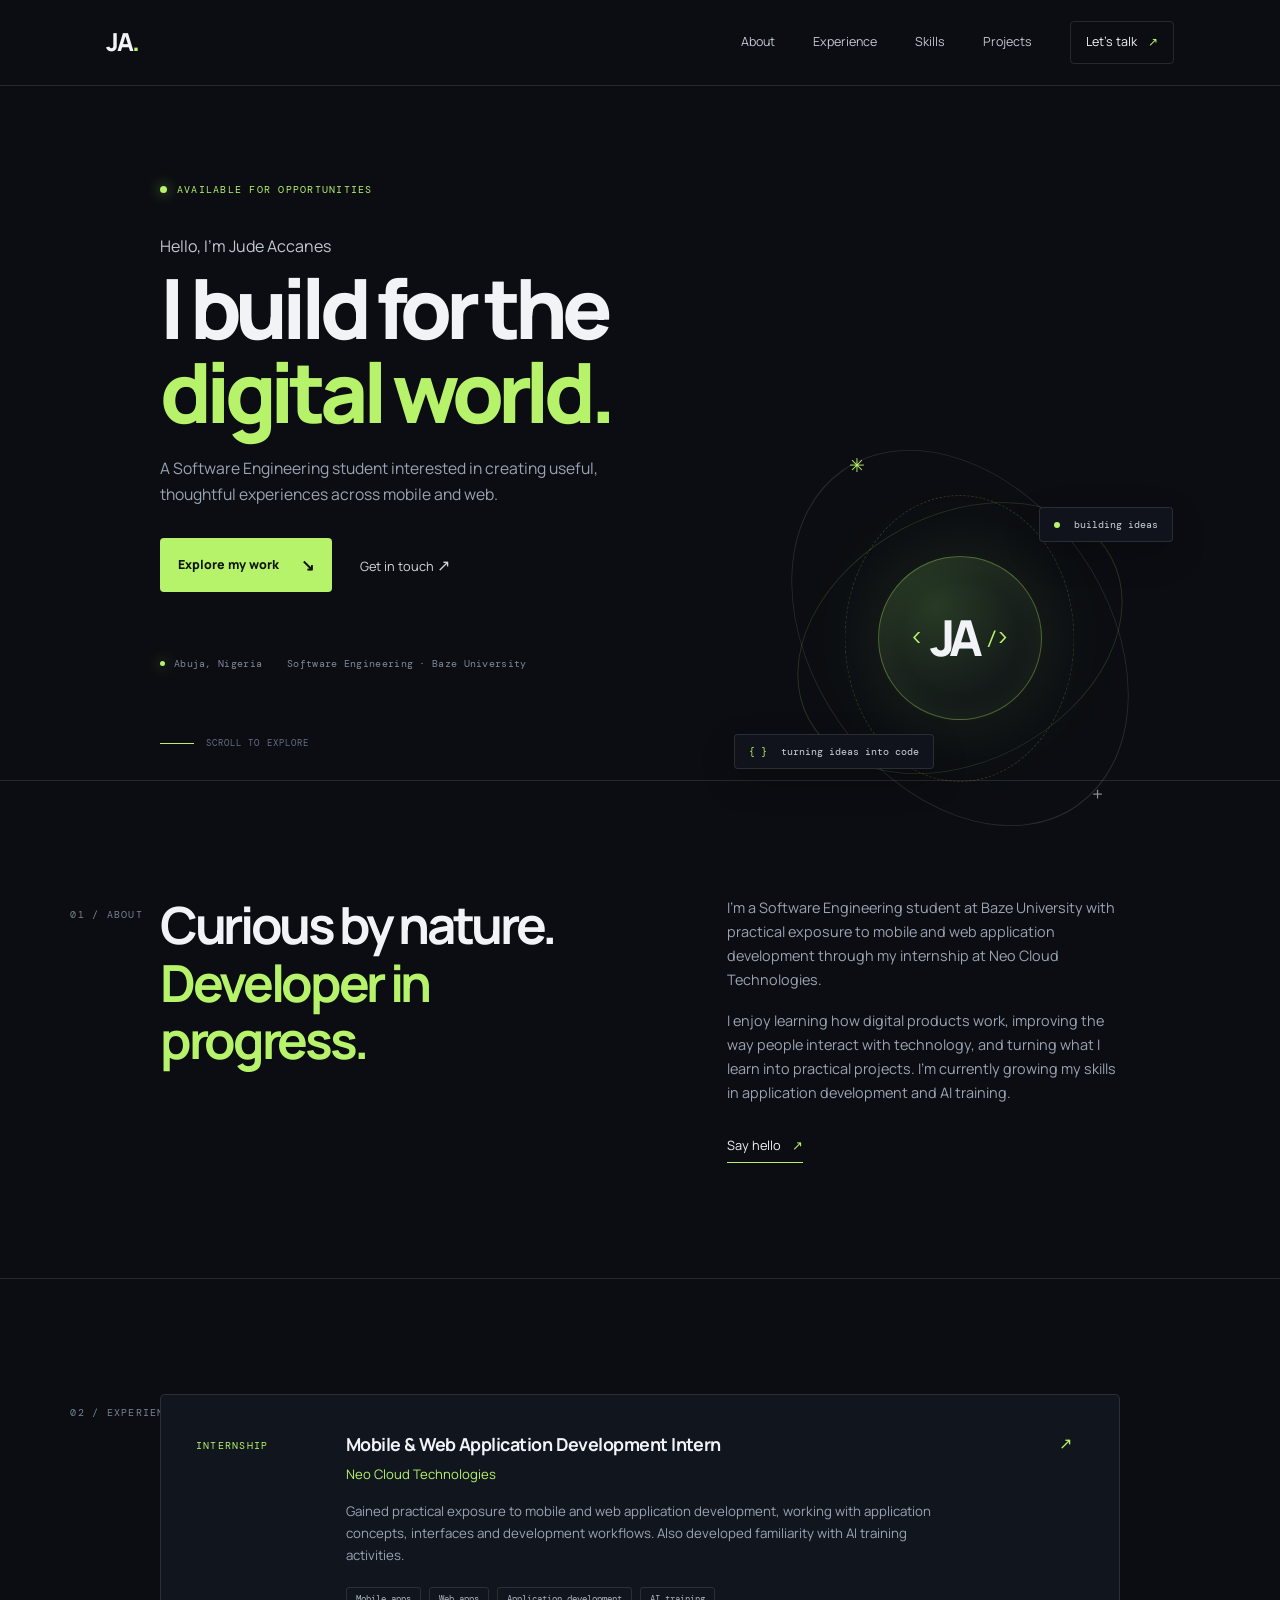
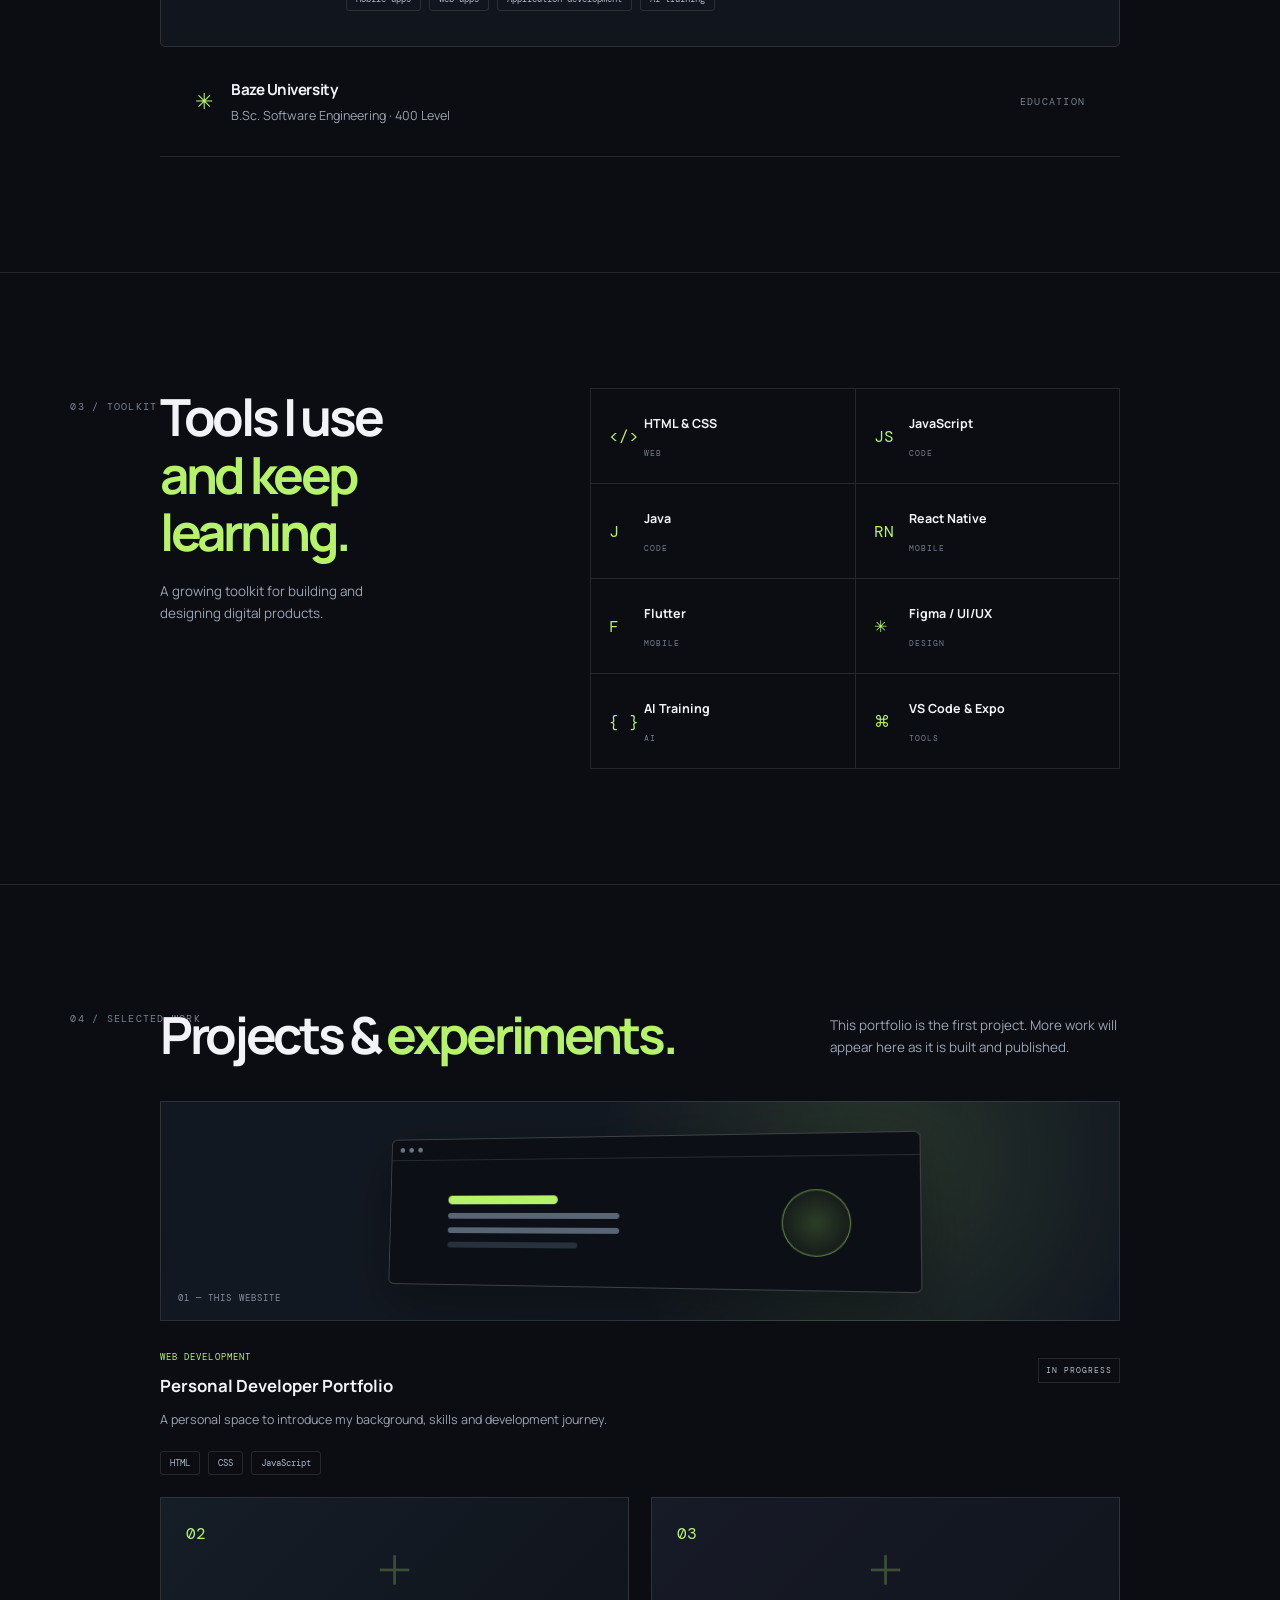
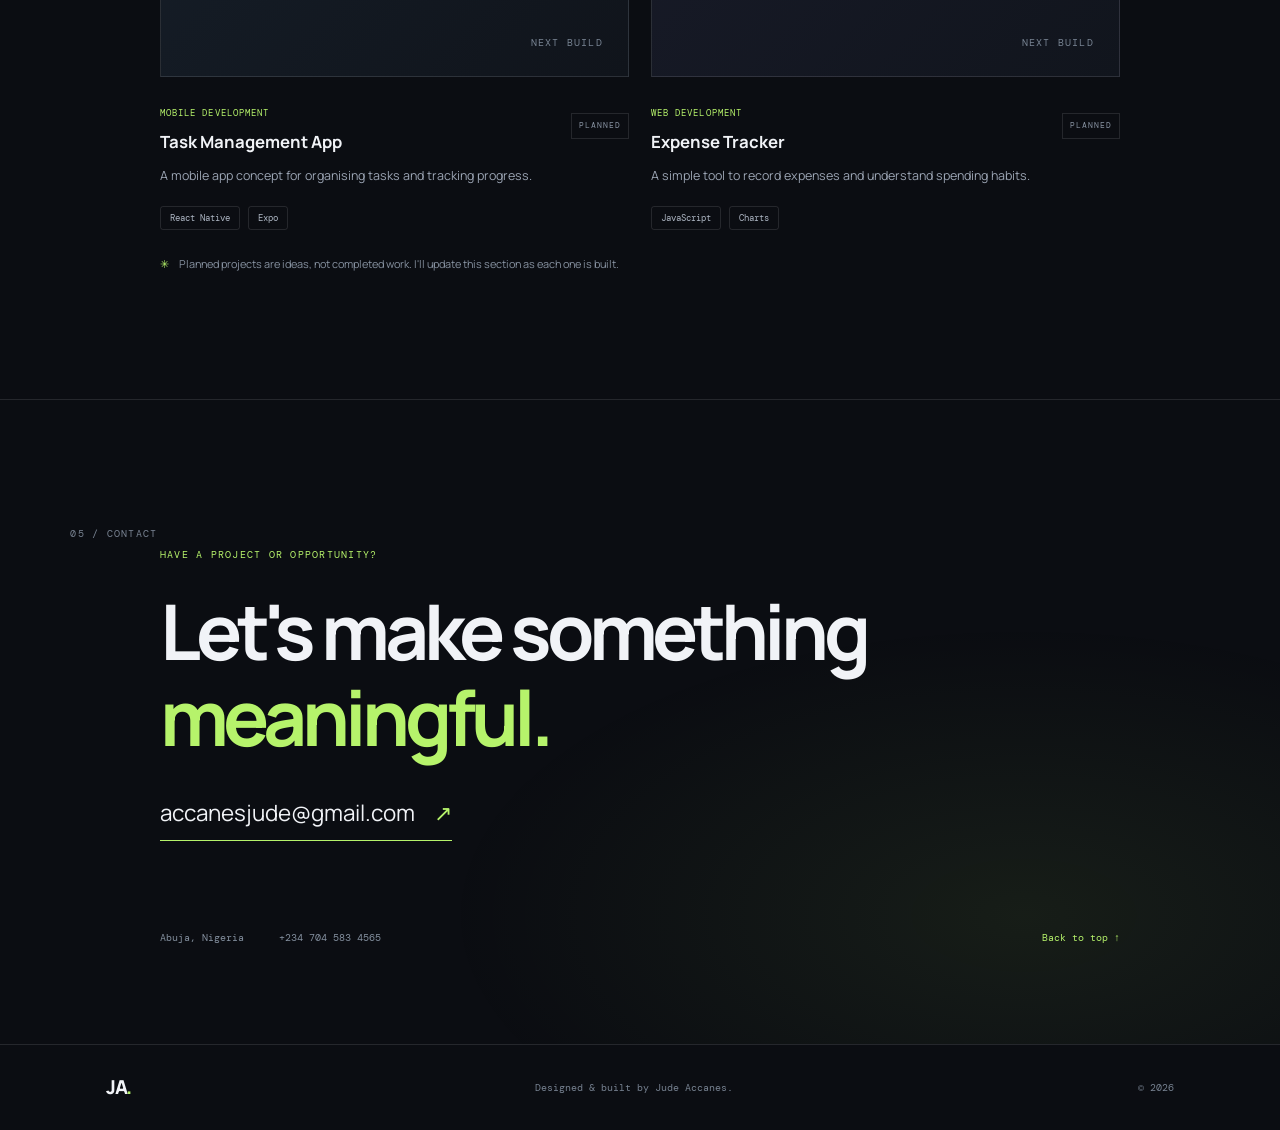
==== index.html @ 2205c647 "Add files via upload" ====
<!DOCTYPE html>
<html lang="en">
<head>
  <meta charset="UTF-8" />
  <meta name="viewport" content="width=device-width, initial-scale=1.0" />
  <meta name="description" content="Jude Accanes — Software Engineering student and aspiring software developer." />
  <meta name="theme-color" content="#0b0d12" />
  <title>Jude Accanes — Software Developer</title>
  <link rel="preconnect" href="https://fonts.googleapis.com">
  <link rel="preconnect" href="https://fonts.gstatic.com" crossorigin>
  <link href="https://fonts.googleapis.com/css2?family=DM+Mono:wght@400;500&family=Manrope:wght@400;500;600;700;800&display=swap" rel="stylesheet">
  <link rel="stylesheet" href="style.css" />
</head>
<body>
  <div class="site-shell">
    <header class="header">
      <a class="brand" href="#home" aria-label="Jude Accanes home">JA<span>.</span></a>
      <button class="menu-toggle" aria-label="Open navigation" aria-expanded="false">
        <span></span><span></span>
      </button>
      <nav class="nav" aria-label="Main navigation">
        <a href="#about">About</a>
        <a href="#experience">Experience</a>
        <a href="#skills">Skills</a>
        <a href="#projects">Projects</a>
        <a class="nav-contact" href="#contact">Let's talk <span>↗</span></a>
      </nav>
    </header>

    <main>
      <section class="hero section" id="home">
        <div class="hero-copy">
          <div class="eyebrow"><span class="status-dot"></span> AVAILABLE FOR OPPORTUNITIES</div>
          <p class="intro">Hello, I'm Jude Accanes</p>
          <h1>I build for the <span>digital world.</span></h1>
          <p class="hero-description">
            A Software Engineering student interested in creating useful,
            thoughtful experiences across mobile and web.
          </p>
          <div class="hero-actions">
            <a class="button button-primary" href="#projects">Explore my work <span>↘</span></a>
            <a class="text-link" href="#contact">Get in touch <span>↗</span></a>
          </div>
          <div class="hero-meta">
            <span><i></i> Abuja, Nigeria</span>
            <span>Software Engineering · Baze University</span>
          </div>
        </div>
        <div class="hero-art" aria-label="Decorative code-inspired graphic">
          <div class="orbit orbit-one"></div>
          <div class="orbit orbit-two"></div>
          <div class="orbit orbit-three"></div>
          <div class="art-core">
            <span class="core-bracket">&lt;</span>
            <span class="core-ja">JA</span>
            <span class="core-bracket">/&gt;</span>
          </div>
          <div class="float-card card-top"><span class="tiny-dot"></span> building ideas</div>
          <div class="float-card card-bottom"><span class="code-mark">{ }</span> turning ideas into code</div>
          <div class="art-cross cross-one">✳</div>
          <div class="art-cross cross-two">+</div>
        </div>
        <div class="scroll-cue"><span></span> SCROLL TO EXPLORE</div>
      </section>

      <section class="section about-section" id="about">
        <div class="section-kicker">01 / ABOUT</div>
        <div class="section-content about-grid">
          <h2>Curious by nature.<br><span>Developer in progress.</span></h2>
          <div class="about-copy">
            <p>
              I'm a Software Engineering student at Baze University with practical
              exposure to mobile and web application development through my
              internship at Neo Cloud Technologies.
            </p>
            <p>
              I enjoy learning how digital products work, improving the way people
              interact with technology, and turning what I learn into practical
              projects. I'm currently growing my skills in application development
              and AI training.
            </p>
            <a class="underlined-link" href="mailto:accanesjude@gmail.com">Say hello <span>↗</span></a>
          </div>
        </div>
      </section>

      <section class="section experience-section" id="experience">
        <div class="section-kicker">02 / EXPERIENCE</div>
        <div class="section-content">
          <div class="experience-card">
            <div class="experience-date">INTERNSHIP</div>
            <div>
              <h3>Mobile &amp; Web Application Development Intern</h3>
              <p class="company">Neo Cloud Technologies</p>
              <p class="experience-description">
                Gained practical exposure to mobile and web application development,
                working with application concepts, interfaces and development workflows.
                Also developed familiarity with AI training activities.
              </p>
              <div class="tag-row">
                <span>Mobile apps</span><span>Web apps</span><span>Application development</span><span>AI training</span>
              </div>
            </div>
            <div class="experience-arrow">↗</div>
          </div>
          <div class="education-line">
            <span class="education-icon">✳</span>
            <div>
              <h3>Baze University</h3>
              <p>B.Sc. Software Engineering · 400 Level</p>
            </div>
            <span class="education-label">EDUCATION</span>
          </div>
        </div>
      </section>

      <section class="section skills-section" id="skills">
        <div class="section-kicker">03 / TOOLKIT</div>
        <div class="section-content skills-layout">
          <div>
            <h2>Tools I use<br><span>and keep learning.</span></h2>
            <p class="muted">A growing toolkit for building and designing digital products.</p>
          </div>
          <div class="skills-grid">
            <div class="skill"><span class="skill-symbol">&lt;/&gt;</span><span>HTML &amp; CSS</span><small>WEB</small></div>
            <div class="skill"><span class="skill-symbol">JS</span><span>JavaScript</span><small>CODE</small></div>
            <div class="skill"><span class="skill-symbol">J</span><span>Java</span><small>CODE</small></div>
            <div class="skill"><span class="skill-symbol">RN</span><span>React Native</span><small>MOBILE</small></div>
            <div class="skill"><span class="skill-symbol">F</span><span>Flutter</span><small>MOBILE</small></div>
            <div class="skill"><span class="skill-symbol">✳</span><span>Figma / UI/UX</span><small>DESIGN</small></div>
            <div class="skill"><span class="skill-symbol">{ }</span><span>AI Training</span><small>AI</small></div>
            <div class="skill"><span class="skill-symbol">⌘</span><span>VS Code &amp; Expo</span><small>TOOLS</small></div>
          </div>
        </div>
      </section>

      <section class="section projects-section" id="projects">
        <div class="section-kicker">04 / SELECTED WORK</div>
        <div class="section-content">
          <div class="projects-heading">
            <h2>Projects &amp; <span>experiments.</span></h2>
            <p class="muted">This portfolio is the first project. More work will appear here as it is built and published.</p>
          </div>
          <div class="project-grid">
            <article class="project-card project-featured">
              <div class="project-visual visual-portfolio">
                <div class="mini-window"><div class="mini-window-bar"><i></i><i></i><i></i></div><div class="mini-layout"><div class="mini-lines"><b></b><b></b><b></b><i></i></div><div class="mini-orb"></div></div></div>
                <span class="visual-label">01 — THIS WEBSITE</span>
              </div>
              <div class="project-info"><div><span class="project-type">WEB DEVELOPMENT</span><h3>Personal Developer Portfolio</h3></div><span class="project-status">IN PROGRESS</span></div>
              <p>A personal space to introduce my background, skills and development journey.</p>
              <div class="tag-row"><span>HTML</span><span>CSS</span><span>JavaScript</span></div>
            </article>
            <article class="project-card project-placeholder">
              <div class="placeholder-visual"><span>02</span><div class="placeholder-plus">+</div><small>NEXT BUILD</small></div>
              <div class="project-info"><div><span class="project-type">MOBILE DEVELOPMENT</span><h3>Task Management App</h3></div><span class="project-status planned">PLANNED</span></div>
              <p>A mobile app concept for organising tasks and tracking progress.</p>
              <div class="tag-row"><span>React Native</span><span>Expo</span></div>
            </article>
            <article class="project-card project-placeholder">
              <div class="placeholder-visual visual-second"><span>03</span><div class="placeholder-plus">+</div><small>NEXT BUILD</small></div>
              <div class="project-info"><div><span class="project-type">WEB DEVELOPMENT</span><h3>Expense Tracker</h3></div><span class="project-status planned">PLANNED</span></div>
              <p>A simple tool to record expenses and understand spending habits.</p>
              <div class="tag-row"><span>JavaScript</span><span>Charts</span></div>
            </article>
          </div>
          <p class="project-note"><span>✳</span> Planned projects are ideas, not completed work. I'll update this section as each one is built.</p>
        </div>
      </section>

      <section class="section contact-section" id="contact">
        <div class="section-kicker">05 / CONTACT</div>
        <div class="section-content contact-content">
          <p class="eyebrow">HAVE A PROJECT OR OPPORTUNITY?</p>
          <h2>Let's make something<br><span>meaningful.</span></h2>
          <a class="contact-email" href="mailto:accanesjude@gmail.com">accanesjude@gmail.com <span>↗</span></a>
          <div class="contact-bottom">
            <span>Abuja, Nigeria</span>
            <a href="tel:+2347045834565">+234 704 583 4565</a>
            <a href="#home">Back to top ↑</a>
          </div>
        </div>
      </section>
    </main>

    <footer class="footer">
      <a class="brand" href="#home">JA<span>.</span></a>
      <p>Designed &amp; built by Jude Accanes.</p>
      <span>© <span id="year"></span></span>
    </footer>
  </div>
  <script src="script.js"></script>
</body>
</html>
---- style.css ----
@import url('https://fonts.googleapis.com/css2?family=DM+Mono:wght@400;500&family=Manrope:wght@400;500;600;700;800&display=swap');

:root {
  --bg: #0b0d12;
  --panel: #11151d;
  --panel-light: #171d27;
  --text: #f1f3f7;
  --muted: #9ba4b3;
  --line: rgba(255,255,255,.11);
  --accent: #b6f36b;
  --accent-dark: #8fc74d;
  --mono: "DM Mono", monospace;
  --sans: "Manrope", sans-serif;
}
* { box-sizing: border-box; }
html { scroll-behavior: smooth; }
body { margin: 0; background: var(--bg); color: var(--text); font-family: var(--sans); line-height: 1.65; }
a { color: inherit; text-decoration: none; }
.site-shell { max-width: 1440px; margin: 0 auto; overflow: hidden; }
.header { height: 86px; padding: 0 8.3%; display: flex; align-items: center; justify-content: space-between; border-bottom: 1px solid var(--line); }
.brand { font-size: 1.55rem; font-weight: 800; letter-spacing: -.09em; }
.brand span { color: var(--accent); }
.nav { display: flex; align-items: center; gap: 38px; font-size: .78rem; color: #c1c7d1; }
.nav a { transition: color .2s; }
.nav a:hover, .text-link:hover { color: var(--accent); }
.nav-contact { border: 1px solid var(--line); border-radius: 4px; padding: 10px 15px; color: var(--text); }
.nav-contact span { color: var(--accent); margin-left: 8px; }
.menu-toggle { display: none; }
.section { position: relative; padding: 115px 12.5%; border-bottom: 1px solid var(--line); }
.hero { min-height: 690px; display: flex; align-items: center; padding-top: 95px; padding-bottom: 110px; }
.hero-copy { position: relative; z-index: 2; max-width: 650px; }
.eyebrow, .section-kicker, .scroll-cue, .experience-date, .education-label, .project-type, .project-status, .visual-label, .placeholder-visual small {
  font-family: var(--mono); font-size: .65rem; letter-spacing: .12em;
}
.eyebrow { color: var(--accent); display: flex; align-items: center; gap: 10px; }
.status-dot, .hero-meta i { width: 7px; height: 7px; display: inline-block; border-radius: 50%; background: var(--accent); box-shadow: 0 0 14px rgba(182,243,107,.7); }
.intro { margin: 35px 0 5px; color: #c2c8d2; font-size: 1rem; }
h1 { margin: 0; font-size: clamp(3.4rem, 6.5vw, 6.5rem); letter-spacing: -.075em; line-height: 1.02; font-weight: 800; max-width: 720px; }
h1 span, h2 span { color: var(--accent); }
.hero-copy h2 { font-size: 1.15rem; color: #d4d9e1; font-weight: 500; margin: 20px 0 10px; }
.hero-description { max-width: 490px; color: var(--muted); font-size: .98rem; margin: 22px 0 30px; }
.hero-actions { display: flex; align-items: center; gap: 28px; }
.button { display: inline-flex; align-items: center; gap: 22px; padding: 14px 18px; border-radius: 4px; font-size: .78rem; font-weight: 800; transition: transform .2s, background .2s; }
.button:hover { transform: translateY(-3px); }
.button-primary { color: #10150b; background: var(--accent); }
.button-primary:hover { background: #c7ff7d; }
.button span, .text-link span { font-size: 1rem; }
.text-link { font-size: .8rem; color: #d3d8df; }
.hero-meta { display: flex; gap: 25px; margin-top: 65px; color: #7f8998; font: .62rem var(--mono); letter-spacing: .03em; }
.hero-meta span:first-child { display: flex; align-items: center; gap: 9px; }
.hero-meta i { width: 5px; height: 5px; }
.hero-art { position: absolute; width: 410px; height: 410px; right: 9%; top: 50%; transform: translateY(-50%); opacity: .95; }
.orbit { position: absolute; inset: 8%; border: 1px solid rgba(182,243,107,.17); border-radius: 50%; transform: rotate(-28deg) scaleY(.72); }
.orbit-two { inset: 0; transform: rotate(55deg) scaleY(.72); border-color: rgba(255,255,255,.12); }
.orbit-three { inset: 15%; transform: rotate(90deg) scaleY(.8); border-style: dashed; border-color: rgba(182,243,107,.2); }
.art-core { position: absolute; inset: 30%; display: flex; align-items: center; justify-content: center; gap: 8px; border-radius: 50%; background: radial-gradient(circle at 35% 30%, #283b25, #151b1a 60%, #0b0d12); border: 1px solid rgba(182,243,107,.35); box-shadow: 0 0 90px rgba(182,243,107,.12), inset 0 0 30px rgba(182,243,107,.08); }
.core-bracket { color: var(--accent); font: 1.2rem var(--mono); }
.core-ja { font-size: 3.1rem; font-weight: 800; letter-spacing: -.1em; }
.float-card { position: absolute; padding: 10px 14px; border: 1px solid var(--line); background: rgba(17,21,29,.9); backdrop-filter: blur(10px); border-radius: 4px; color: #cbd2dc; font: .61rem var(--mono); box-shadow: 0 12px 35px rgba(0,0,0,.2); }
.card-top { top: 18%; right: -2%; }
.card-bottom { bottom: 18%; left: -5%; }
.tiny-dot { display: inline-block; width: 6px; height: 6px; background: var(--accent); border-radius: 50%; margin-right: 8px; }
.code-mark { color: var(--accent); margin-right: 8px; }
.art-cross { position: absolute; color: var(--accent); font-size: 1.2rem; }
.cross-one { top: 4%; left: 23%; }
.cross-two { right: 15%; bottom: 8%; color: #84909f; }
.scroll-cue { position: absolute; bottom: 30px; left: 12.5%; color: #657080; display: flex; align-items: center; gap: 12px; font-size: .55rem; }
.scroll-cue span { display: inline-block; width: 34px; height: 1px; background: var(--accent); }
.section-kicker { position: absolute; left: 5.5%; top: 125px; color: #788291; }
.section-content { max-width: 1000px; margin-left: auto; }
.about-grid { display: grid; grid-template-columns: 1.1fr .9fr; gap: 9%; align-items: start; }
h2 { font-size: clamp(2.3rem, 4vw, 3.8rem); letter-spacing: -.065em; line-height: 1.12; margin: 0; }
.about-copy p { margin: 0 0 18px; color: var(--muted); font-size: .9rem; }
.underlined-link { display: inline-block; margin-top: 12px; padding-bottom: 6px; border-bottom: 1px solid var(--accent); font-size: .8rem; }
.underlined-link span { color: var(--accent); margin-left: 8px; }
.experience-card { display: grid; grid-template-columns: 125px 1fr 25px; gap: 25px; padding: 35px; background: var(--panel); border: 1px solid var(--line); border-radius: 5px; }
.experience-date { color: var(--accent); padding-top: 7px; }
.experience-card h3, .education-line h3 { margin: 0; font-size: 1.12rem; letter-spacing: -.03em; }
.company { color: var(--accent); margin: 5px 0 15px; font-size: .82rem; }
.experience-description { color: var(--muted); font-size: .83rem; max-width: 620px; }
.experience-arrow { color: var(--accent); }
.tag-row { display: flex; flex-wrap: wrap; gap: 8px; margin-top: 20px; }
.tag-row span { padding: 5px 9px; border: 1px solid var(--line); border-radius: 3px; color: #aeb7c4; font: .59rem var(--mono); }
.education-line { display: flex; align-items: center; gap: 18px; padding: 30px 35px; border-bottom: 1px solid var(--line); }
.education-icon { color: var(--accent); font-size: 1.4rem; }
.education-line h3 { font-size: .95rem; }
.education-line p { margin: 4px 0 0; color: var(--muted); font-size: .78rem; }
.education-label { margin-left: auto; color: #778190; }
.skills-layout { display: grid; grid-template-columns: .8fr 1.2fr; gap: 8%; }
.muted { color: var(--muted); font-size: .84rem; }
.skills-layout .muted { max-width: 250px; margin-top: 20px; }
.skills-grid { display: grid; grid-template-columns: 1fr 1fr; border-top: 1px solid var(--line); border-left: 1px solid var(--line); }
.skill { min-height: 95px; padding: 18px; display: grid; grid-template-columns: 35px 1fr; align-items: center; border-right: 1px solid var(--line); border-bottom: 1px solid var(--line); font-size: .78rem; font-weight: 700; }
.skill-symbol { grid-row: span 2; color: var(--accent); font: 1rem var(--mono); }
.skill small { color: #737e8e; font: .53rem var(--mono); letter-spacing: .12em; }
.projects-heading { display: flex; align-items: end; justify-content: space-between; gap: 40px; margin-bottom: 38px; }
.projects-heading h2 { flex: 1; }
.projects-heading p { max-width: 290px; margin-bottom: 5px; }
.project-grid { display: grid; grid-template-columns: 1fr 1fr; gap: 22px; }
.project-card { min-width: 0; }
.project-featured { grid-column: span 2; }
.project-visual, .placeholder-visual { height: 220px; background: #141a22; border: 1px solid var(--line); position: relative; overflow: hidden; display: flex; align-items: center; justify-content: center; }
.visual-portfolio { background: radial-gradient(circle at 75% 25%, rgba(182,243,107,.13), transparent 38%), #121821; }
.mini-window { width: 56%; height: 70%; border: 1px solid rgba(255,255,255,.2); background: #0c1016; border-radius: 6px; box-shadow: 0 20px 60px rgba(0,0,0,.35); transform: perspective(700px) rotateY(-9deg) rotateX(3deg); }
.mini-window-bar { height: 22px; border-bottom: 1px solid var(--line); display: flex; align-items: center; gap: 5px; padding: 0 9px; }
.mini-window-bar i { width: 5px; height: 5px; border-radius: 50%; background: #6d7888; }
.mini-layout { display: flex; align-items: center; justify-content: space-around; height: calc(100% - 22px); }
.mini-lines { width: 40%; }
.mini-lines b, .mini-lines i { display: block; height: 6px; border-radius: 5px; margin: 9px 0; background: #596575; width: 85%; }
.mini-lines b:first-child { background: var(--accent); width: 55%; height: 9px; }
.mini-lines i { width: 65%; background: #27313d; }
.mini-orb { width: 65px; height: 65px; border: 1px solid rgba(182,243,107,.5); border-radius: 50%; background: radial-gradient(circle, rgba(182,243,107,.2), transparent); }
.visual-label { position: absolute; bottom: 15px; left: 17px; color: #85909f; font-size: .55rem; }
.project-info { display: flex; align-items: center; justify-content: space-between; gap: 15px; margin-top: 20px; }
.project-type { color: var(--accent); font-size: .55rem; }
.project-info h3 { margin: 5px 0 0; font-size: 1.05rem; }
.project-status { color: #b5c0cc; font-size: .52rem; border: 1px solid var(--line); padding: 5px 7px; white-space: nowrap; }
.project-status.planned { color: #8994a3; }
.project-card > p { color: var(--muted); font-size: .78rem; margin: 10px 0; }
.placeholder-visual { height: 180px; justify-content: space-between; padding: 25px; background: linear-gradient(135deg, #151d27, #10141b); }
.placeholder-visual > span { align-self: flex-start; color: var(--accent); font: 1rem var(--mono); }
.placeholder-plus { position: absolute; font-size: 4rem; font-weight: 200; color: rgba(182,243,107,.25); left: 50%; top: 40%; transform: translate(-50%,-50%); }
.placeholder-visual small { color: #778392; align-self: flex-end; }
.visual-second { background: linear-gradient(135deg, #171a27, #11151d); }
.project-note { margin-top: 25px; color: #8792a1; font-size: .68rem; }
.project-note span { color: var(--accent); margin-right: 8px; }
.contact-section { padding-top: 135px; padding-bottom: 100px; background: radial-gradient(ellipse at 80% 80%, rgba(182,243,107,.07), transparent 40%); }
.contact-content .eyebrow { margin-bottom: 25px; }
.contact-content h2 { font-size: clamp(3rem, 6vw, 5.6rem); }
.contact-email { display: inline-block; margin-top: 35px; padding-bottom: 8px; border-bottom: 1px solid var(--accent); font-size: clamp(1rem, 2vw, 1.4rem); }
.contact-email span { color: var(--accent); margin-left: 15px; }
.contact-bottom { display: flex; gap: 35px; margin-top: 90px; color: #84909f; font: .65rem var(--mono); }
.contact-bottom a:last-child { margin-left: auto; color: var(--accent); }
.footer { min-height: 85px; display: flex; align-items: center; justify-content: space-between; padding: 0 8.3%; color: #778291; font: .62rem var(--mono); }
.footer .brand { color: var(--text); font-family: var(--sans); font-size: 1.2rem; }
.footer p { margin: 0; }
.reveal { opacity: 0; transform: translateY(22px); transition: opacity .7s ease, transform .7s ease; }
.reveal.visible { opacity: 1; transform: translateY(0); }

@media (max-width: 1000px) {
  .section { padding-left: 9%; padding-right: 9%; }
  .section-kicker { left: 3%; }
  .hero-art { right: 3%; width: 330px; height: 330px; opacity: .65; }
  .hero-copy { max-width: 610px; }
}
@media (max-width: 720px) {
  .header { height: 72px; padding: 0 6%; }
  .menu-toggle { display: flex; flex-direction: column; gap: 6px; border: 0; background: none; padding: 10px; z-index: 5; }
  .menu-toggle span { width: 22px; height: 1px; background: var(--text); }
  .nav { display: none; position: absolute; z-index: 4; top: 71px; left: 0; right: 0; padding: 25px 6%; background: #10141b; border-bottom: 1px solid var(--line); flex-direction: column; align-items: flex-start; gap: 20px; }
  .nav.open { display: flex; }
  .section { padding: 85px 7%; }
  .hero { min-height: 690px; padding-top: 75px; align-items: flex-start; }
  .hero-art { width: 230px; height: 230px; right: -25px; top: auto; bottom: 65px; transform: none; opacity: .4; }
  .intro { margin-top: 25px; }
  h1 { font-size: clamp(3.1rem, 15vw, 5rem); }
  .hero-description { max-width: 400px; }
  .hero-meta { flex-direction: column; gap: 9px; margin-top: 40px; }
  .scroll-cue { left: 7%; bottom: 24px; }
  .section-kicker { position: static; margin-bottom: 35px; }
  .about-grid, .skills-layout { grid-template-columns: 1fr; gap: 30px; }
  .experience-card { grid-template-columns: 1fr 20px; padding: 25px; gap: 10px; }
  .experience-date { grid-column: 1 / -1; }
  .experience-card > div:nth-child(2) { grid-column: 1; }
  .experience-arrow { grid-column: 2; grid-row: 2; }
  .education-line { padding: 25px 10px; }
  .skills-grid { margin-top: 10px; }
  .projects-heading { display: block; }
  .projects-heading p { max-width: 420px; margin-top: 18px; }
  .project-grid { grid-template-columns: 1fr; }
  .project-featured { grid-column: auto; }
  .project-visual { height: 190px; }
  .contact-bottom { flex-wrap: wrap; gap: 18px; margin-top: 65px; }
  .contact-bottom a:last-child { margin-left: 0; width: 100%; }
  .footer { padding: 20px 7%; flex-wrap: wrap; gap: 12px; }
}
@media (prefers-reduced-motion: reduce) {
  html { scroll-behavior: auto; }
  *, *::before, *::after { animation-duration: .01ms !important; transition-duration: .01ms !important; }
}
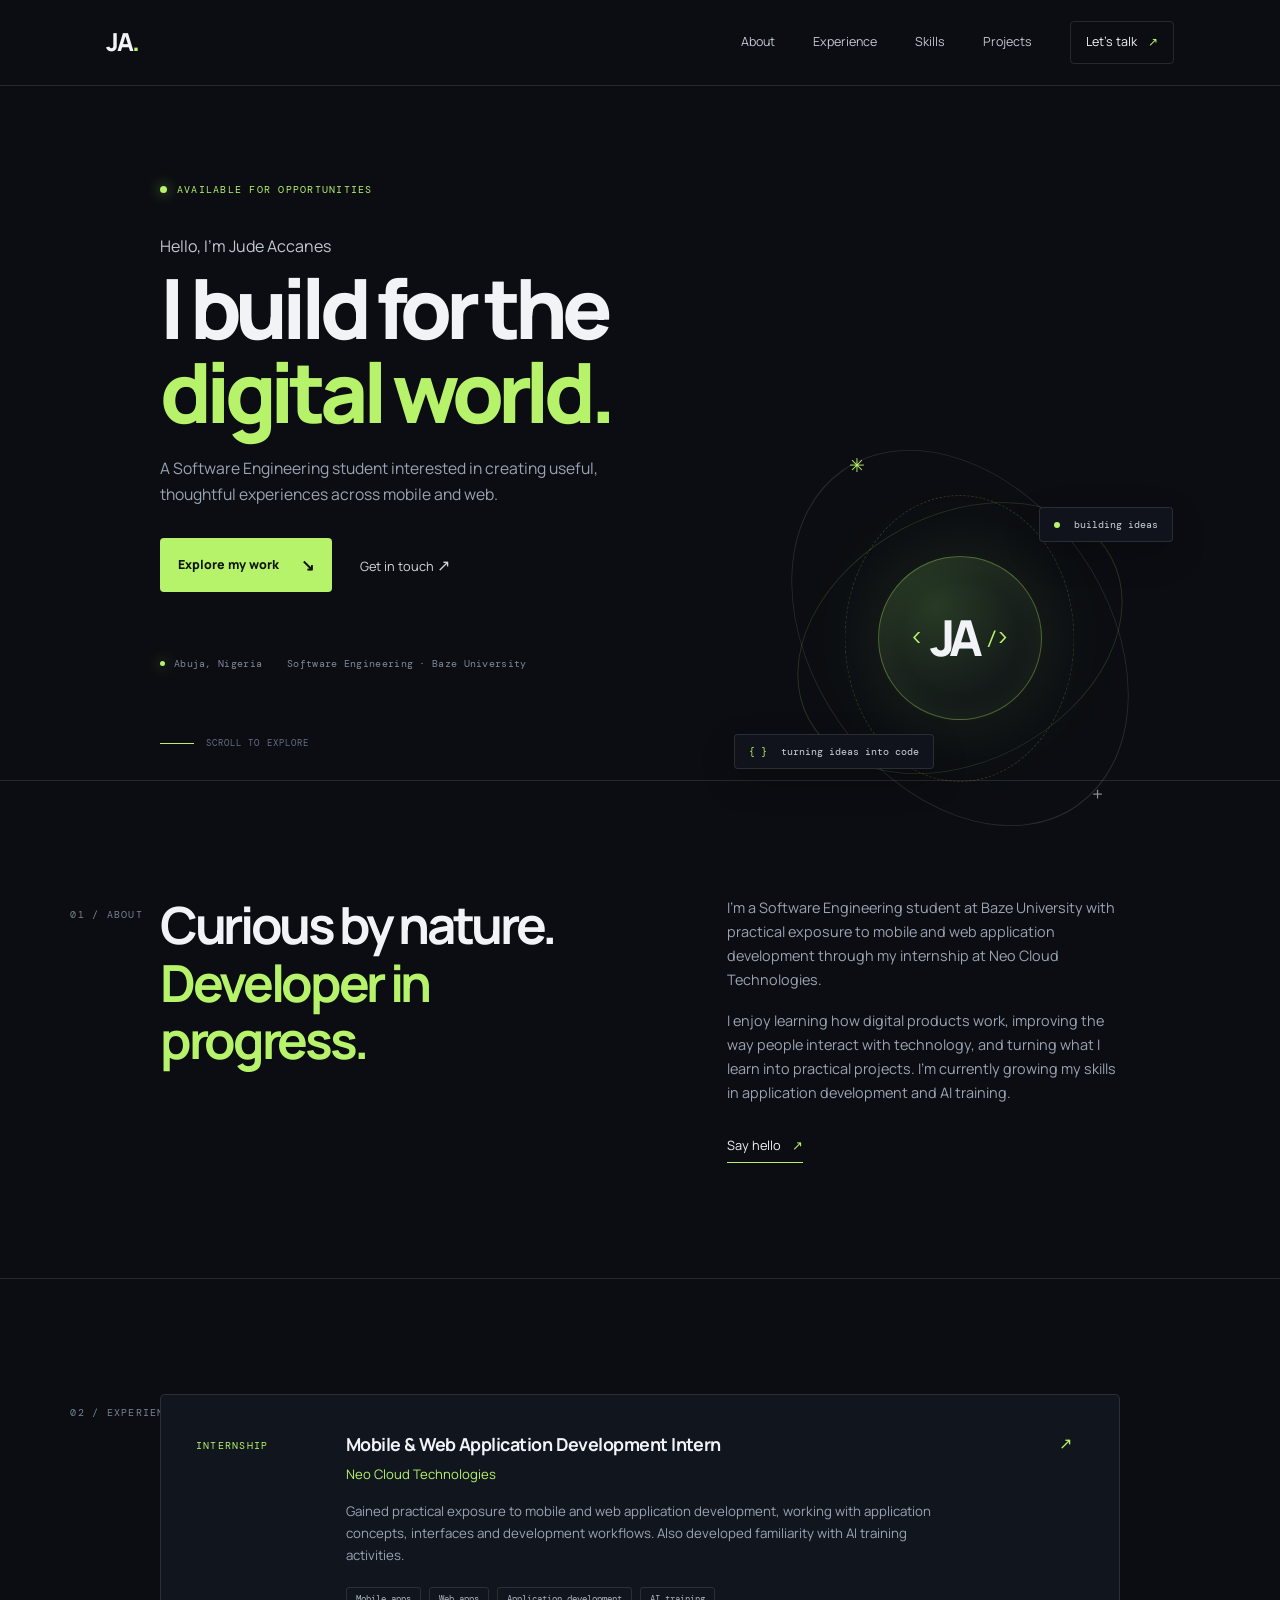
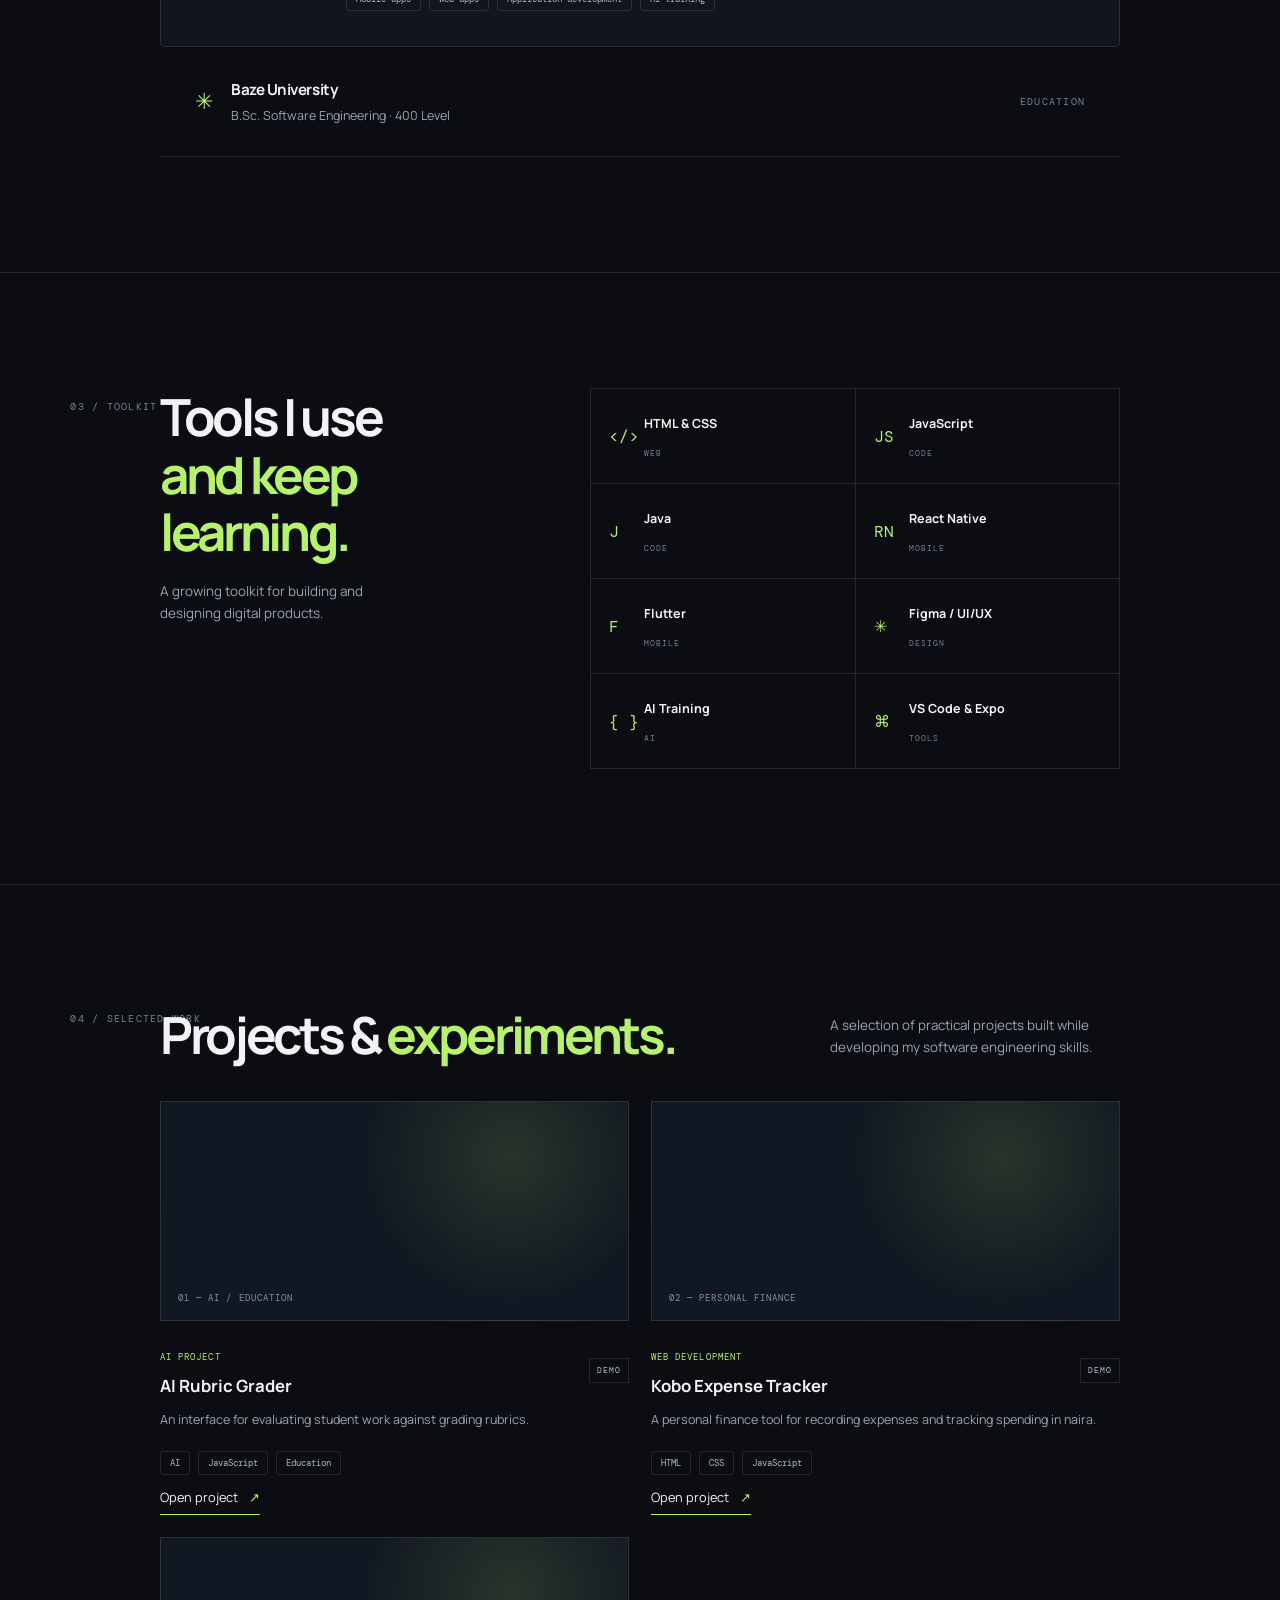
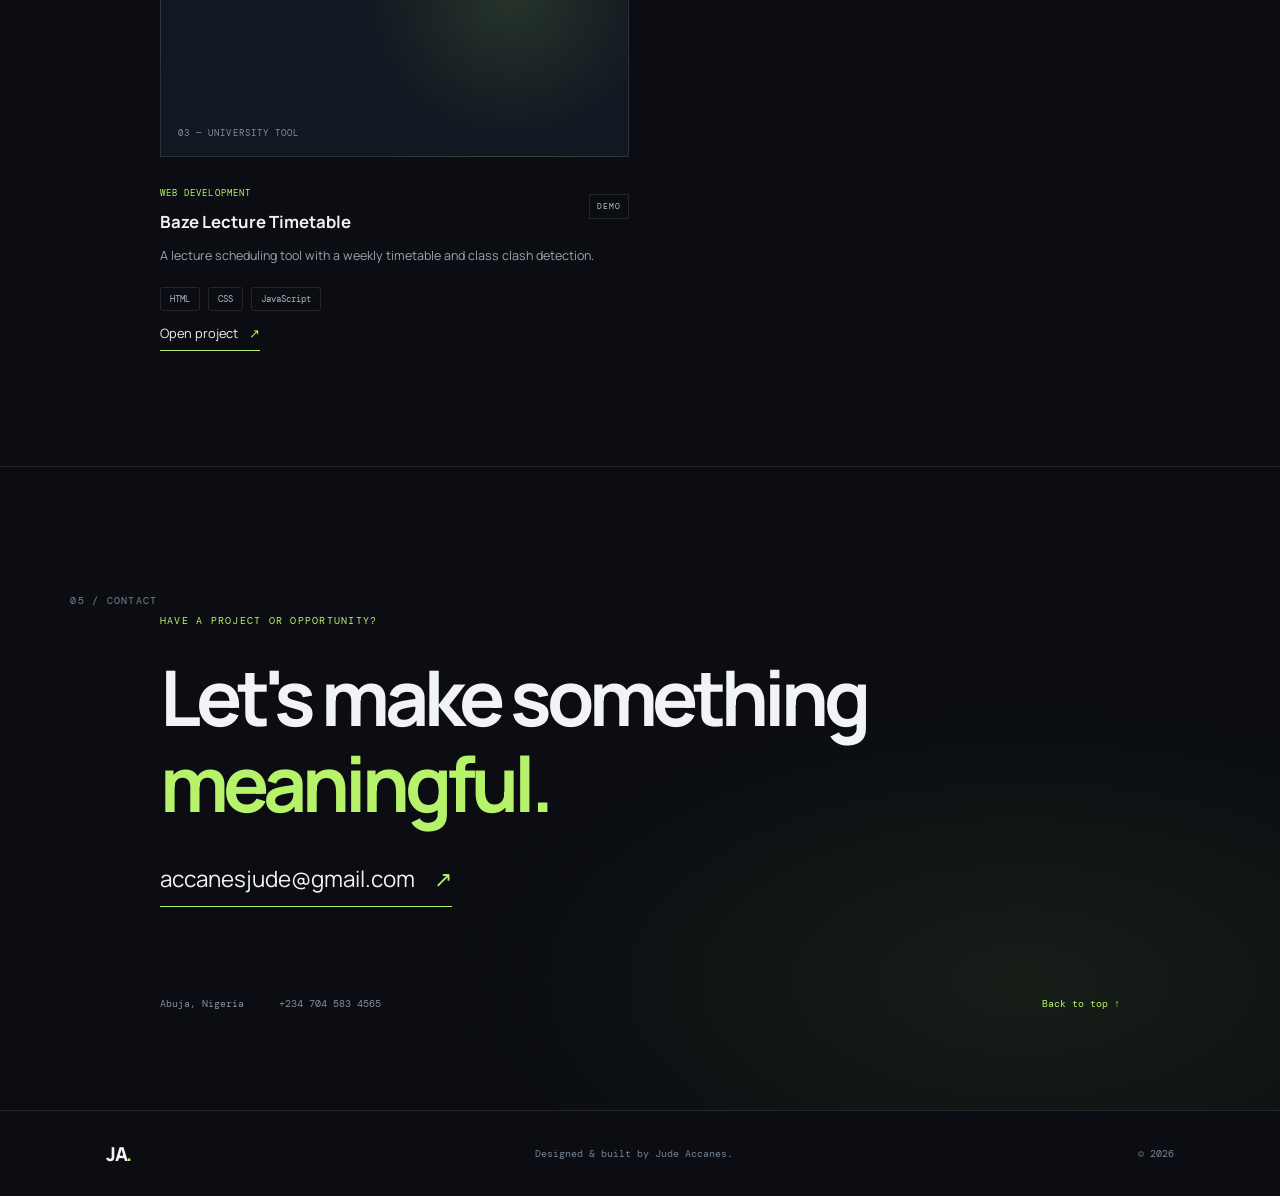
==== commit 1db2d372: "Add files via upload" ====
--- a/index.html
+++ b/index.html
@@ -26,7 +26,6 @@
         <a class="nav-contact" href="#contact">Let's talk <span>↗</span></a>
       </nav>
     </header>
-
     <main>
       <section class="hero section" id="home">
         <div class="hero-copy">
@@ -139,32 +138,48 @@
         <div class="section-content">
           <div class="projects-heading">
             <h2>Projects &amp; <span>experiments.</span></h2>
-            <p class="muted">This portfolio is the first project. More work will appear here as it is built and published.</p>
+            <p class="muted">A selection of practical projects built while developing my software engineering skills.</p>
           </div>
           <div class="project-grid">
-            <article class="project-card project-featured">
+            <article class="project-card">
               <div class="project-visual visual-portfolio">
-                <div class="mini-window"><div class="mini-window-bar"><i></i><i></i><i></i></div><div class="mini-layout"><div class="mini-lines"><b></b><b></b><b></b><i></i></div><div class="mini-orb"></div></div></div>
-                <span class="visual-label">01 — THIS WEBSITE</span>
-              </div>
-              <div class="project-info"><div><span class="project-type">WEB DEVELOPMENT</span><h3>Personal Developer Portfolio</h3></div><span class="project-status">IN PROGRESS</span></div>
-              <p>A personal space to introduce my background, skills and development journey.</p>
+                <span class="visual-label">01 — AI / EDUCATION</span>
+              </div>
+              <div class="project-info">
+                <div><span class="project-type">AI PROJECT</span><h3>AI Rubric Grader</h3></div>
+                <span class="project-status">DEMO</span>
+              </div>
+              <p>An interface for evaluating student work against grading rubrics.</p>
+              <div class="tag-row"><span>AI</span><span>JavaScript</span><span>Education</span></div>
+              <a class="underlined-link" href="AI%20Rubric%20Grader.html">Open project <span>↗</span></a>
+            </article>
+
+            <article class="project-card">
+              <div class="project-visual visual-portfolio">
+                <span class="visual-label">02 — PERSONAL FINANCE</span>
+              </div>
+              <div class="project-info">
+                <div><span class="project-type">WEB DEVELOPMENT</span><h3>Kobo Expense Tracker</h3></div>
+                <span class="project-status">DEMO</span>
+              </div>
+              <p>A personal finance tool for recording expenses and tracking spending in naira.</p>
               <div class="tag-row"><span>HTML</span><span>CSS</span><span>JavaScript</span></div>
+              <a class="underlined-link" href="Kobo%20Expense%20Tracker.html">Open project <span>↗</span></a>
             </article>
-            <article class="project-card project-placeholder">
-              <div class="placeholder-visual"><span>02</span><div class="placeholder-plus">+</div><small>NEXT BUILD</small></div>
-              <div class="project-info"><div><span class="project-type">MOBILE DEVELOPMENT</span><h3>Task Management App</h3></div><span class="project-status planned">PLANNED</span></div>
-              <p>A mobile app concept for organising tasks and tracking progress.</p>
-              <div class="tag-row"><span>React Native</span><span>Expo</span></div>
+
+            <article class="project-card">
+              <div class="project-visual visual-portfolio">
+                <span class="visual-label">03 — UNIVERSITY TOOL</span>
+              </div>
+              <div class="project-info">
+                <div><span class="project-type">WEB DEVELOPMENT</span><h3>Baze Lecture Timetable</h3></div>
+                <span class="project-status">DEMO</span>
+              </div>
+              <p>A lecture scheduling tool with a weekly timetable and class clash detection.</p>
+              <div class="tag-row"><span>HTML</span><span>CSS</span><span>JavaScript</span></div>
+              <a class="underlined-link" href="Baze%20Lecture%20Timetable.html">Open project <span>↗</span></a>
             </article>
-            <article class="project-card project-placeholder">
-              <div class="placeholder-visual visual-second"><span>03</span><div class="placeholder-plus">+</div><small>NEXT BUILD</small></div>
-              <div class="project-info"><div><span class="project-type">WEB DEVELOPMENT</span><h3>Expense Tracker</h3></div><span class="project-status planned">PLANNED</span></div>
-              <p>A simple tool to record expenses and understand spending habits.</p>
-              <div class="tag-row"><span>JavaScript</span><span>Charts</span></div>
-            </article>
-          </div>
-          <p class="project-note"><span>✳</span> Planned projects are ideas, not completed work. I'll update this section as each one is built.</p>
+          </div>
         </div>
       </section>
 
@@ -182,7 +197,6 @@
         </div>
       </section>
     </main>
-
     <footer class="footer">
       <a class="brand" href="#home">JA<span>.</span></a>
       <p>Designed &amp; built by Jude Accanes.</p>
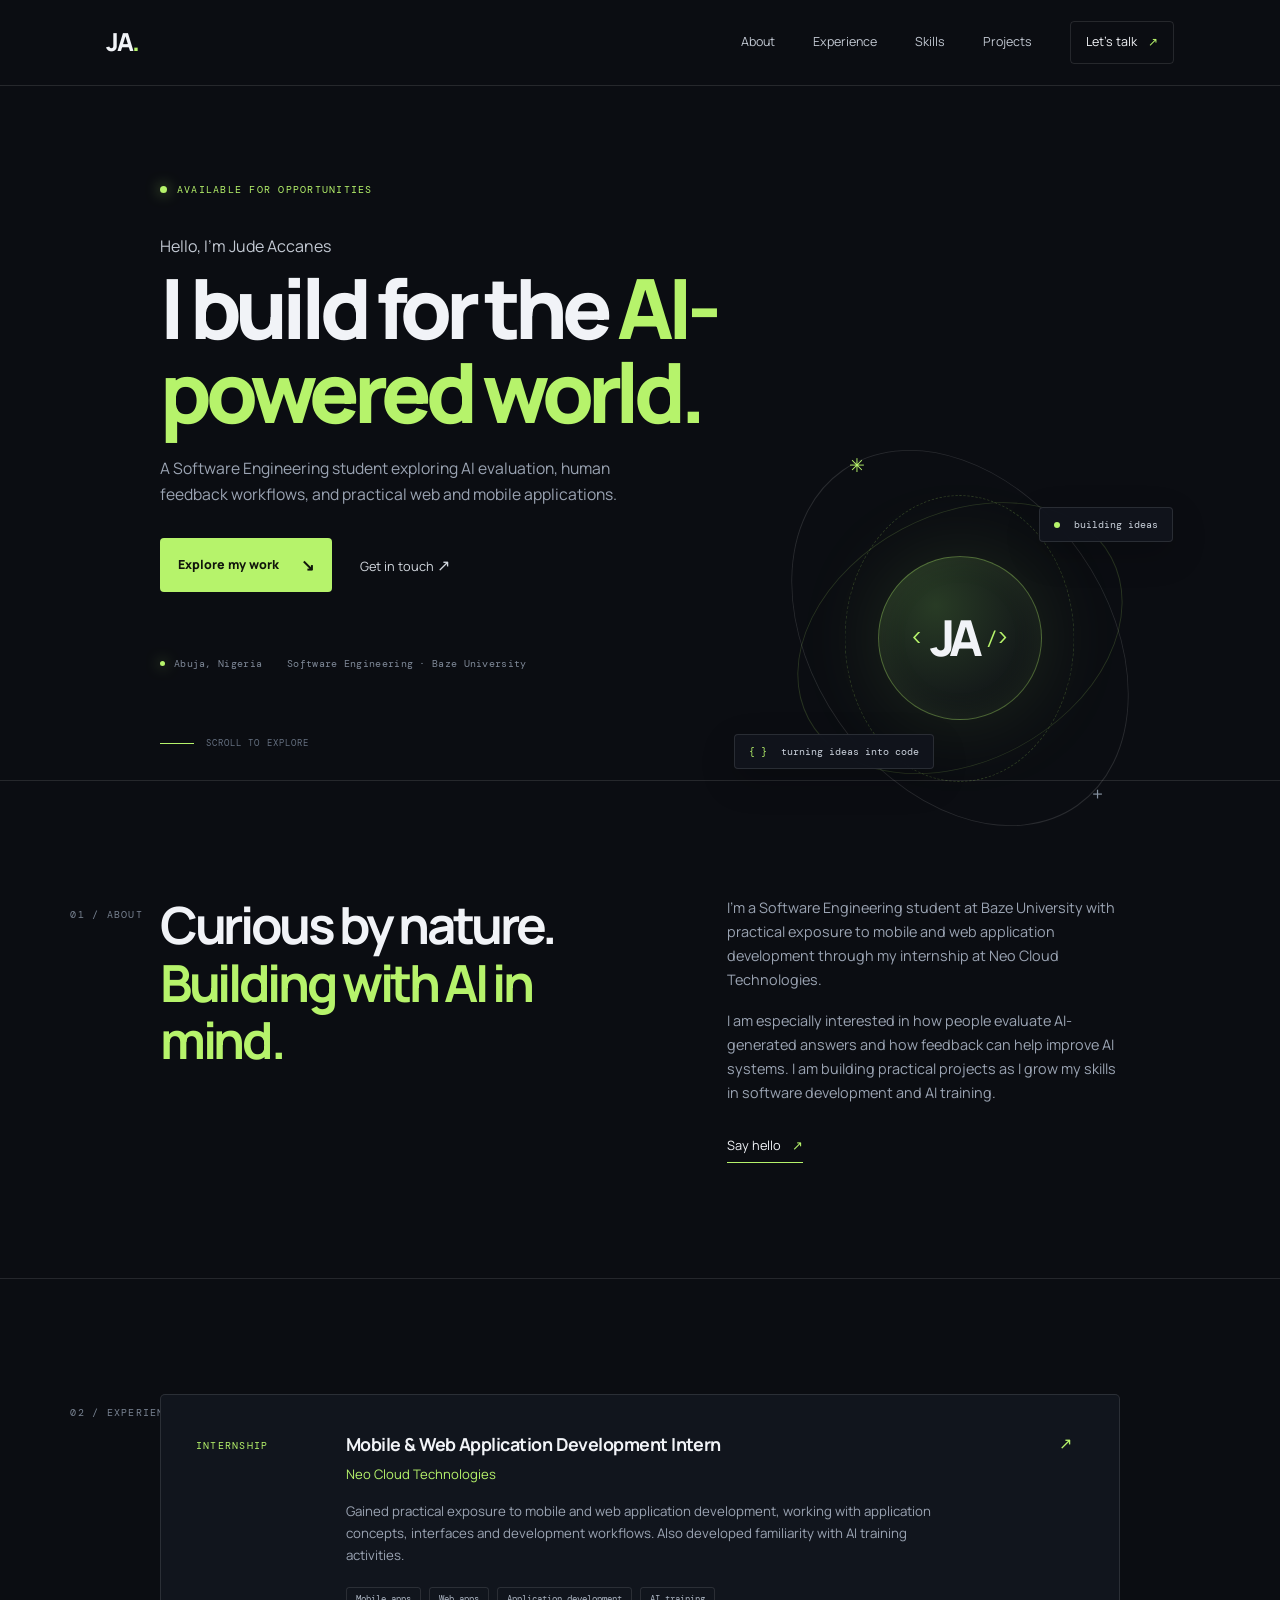
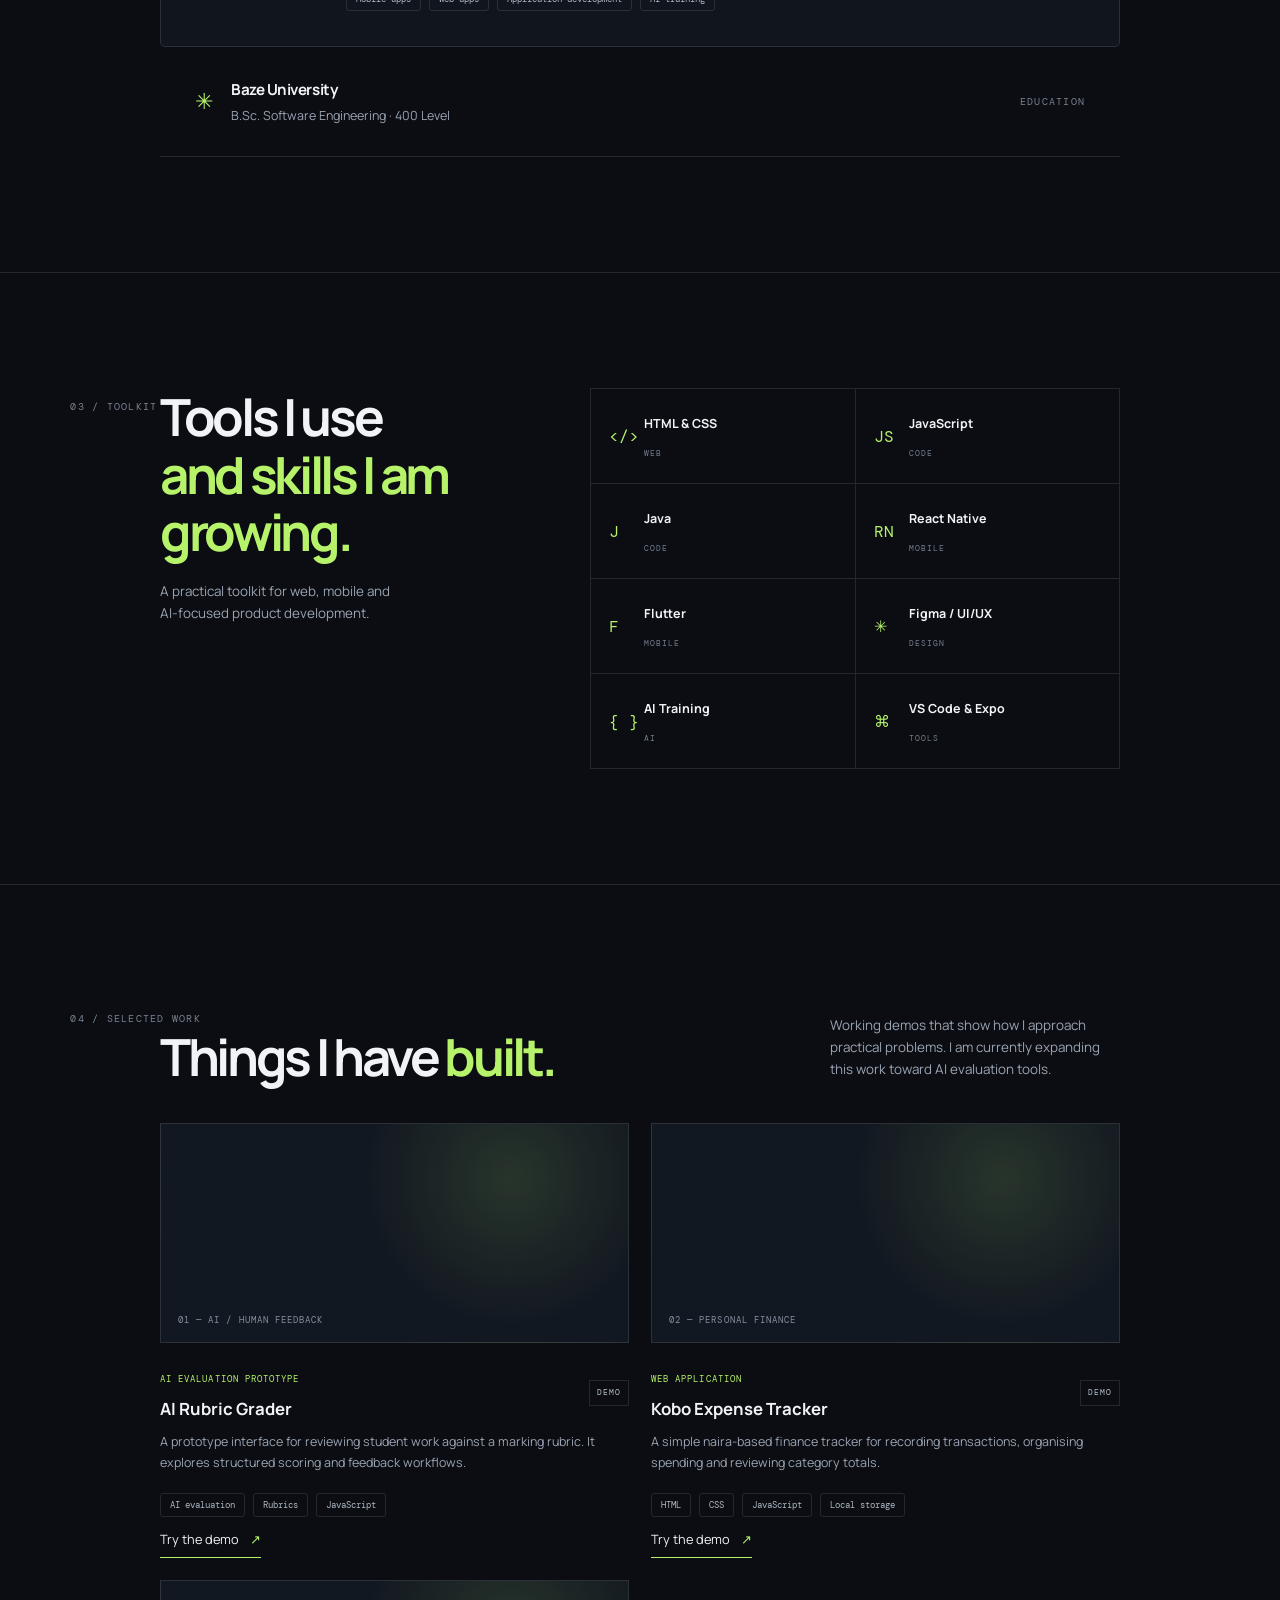
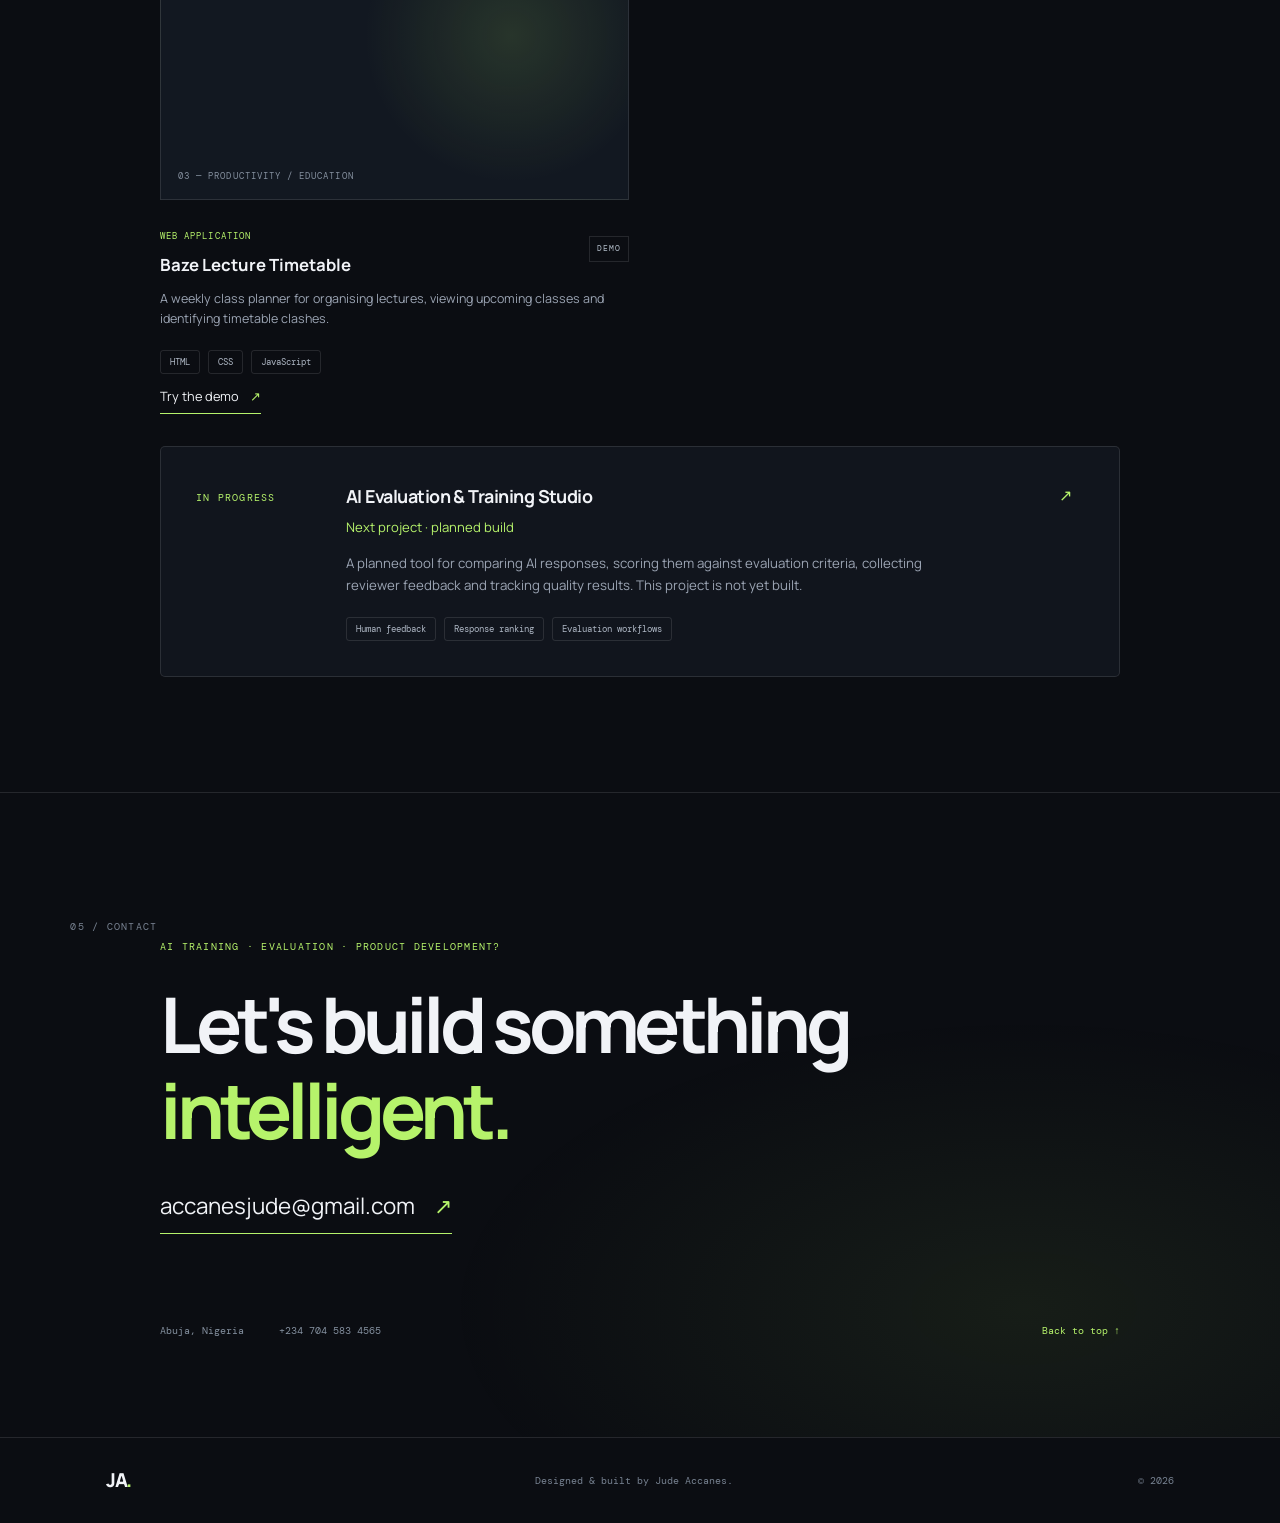
==== commit 8a4ad657: "Rename index-2.html to index.html" ====
--- a/index.html
+++ b/index.html
@@ -3,7 +3,7 @@
 <head>
   <meta charset="UTF-8" />
   <meta name="viewport" content="width=device-width, initial-scale=1.0" />
-  <meta name="description" content="Jude Accanes — Software Engineering student and aspiring software developer." />
+  <meta name="description" content="Jude Accanes — AI evaluation, software development and AI product building." />
   <meta name="theme-color" content="#0b0d12" />
   <title>Jude Accanes — Software Developer</title>
   <link rel="preconnect" href="https://fonts.googleapis.com">
@@ -31,10 +31,9 @@
         <div class="hero-copy">
           <div class="eyebrow"><span class="status-dot"></span> AVAILABLE FOR OPPORTUNITIES</div>
           <p class="intro">Hello, I'm Jude Accanes</p>
-          <h1>I build for the <span>digital world.</span></h1>
+          <h1>I build for the <span>AI-powered world.</span></h1>
           <p class="hero-description">
-            A Software Engineering student interested in creating useful,
-            thoughtful experiences across mobile and web.
+            A Software Engineering student exploring AI evaluation, human feedback workflows, and practical web and mobile applications.
           </p>
           <div class="hero-actions">
             <a class="button button-primary" href="#projects">Explore my work <span>↘</span></a>
@@ -65,7 +64,7 @@
       <section class="section about-section" id="about">
         <div class="section-kicker">01 / ABOUT</div>
         <div class="section-content about-grid">
-          <h2>Curious by nature.<br><span>Developer in progress.</span></h2>
+          <h2>Curious by nature.<br><span>Building with AI in mind.</span></h2>
           <div class="about-copy">
             <p>
               I'm a Software Engineering student at Baze University with practical
@@ -73,10 +72,7 @@
               internship at Neo Cloud Technologies.
             </p>
             <p>
-              I enjoy learning how digital products work, improving the way people
-              interact with technology, and turning what I learn into practical
-              projects. I'm currently growing my skills in application development
-              and AI training.
+              I am especially interested in how people evaluate AI-generated answers and how feedback can help improve AI systems. I am building practical projects as I grow my skills in software development and AI training.
             </p>
             <a class="underlined-link" href="mailto:accanesjude@gmail.com">Say hello <span>↗</span></a>
           </div>
@@ -117,8 +113,8 @@
         <div class="section-kicker">03 / TOOLKIT</div>
         <div class="section-content skills-layout">
           <div>
-            <h2>Tools I use<br><span>and keep learning.</span></h2>
-            <p class="muted">A growing toolkit for building and designing digital products.</p>
+            <h2>Tools I use<br><span>and skills I am growing.</span></h2>
+            <p class="muted">A practical toolkit for web, mobile and AI-focused product development.</p>
           </div>
           <div class="skills-grid">
             <div class="skill"><span class="skill-symbol">&lt;/&gt;</span><span>HTML &amp; CSS</span><small>WEB</small></div>
@@ -137,21 +133,21 @@
         <div class="section-kicker">04 / SELECTED WORK</div>
         <div class="section-content">
           <div class="projects-heading">
-            <h2>Projects &amp; <span>experiments.</span></h2>
-            <p class="muted">A selection of practical projects built while developing my software engineering skills.</p>
+            <h2>Things I have <span>built.</span></h2>
+            <p class="muted">Working demos that show how I approach practical problems. I am currently expanding this work toward AI evaluation tools.</p>
           </div>
           <div class="project-grid">
             <article class="project-card">
               <div class="project-visual visual-portfolio">
-                <span class="visual-label">01 — AI / EDUCATION</span>
+                <span class="visual-label">01 — AI / HUMAN FEEDBACK</span>
               </div>
               <div class="project-info">
-                <div><span class="project-type">AI PROJECT</span><h3>AI Rubric Grader</h3></div>
+                <div><span class="project-type">AI EVALUATION PROTOTYPE</span><h3>AI Rubric Grader</h3></div>
                 <span class="project-status">DEMO</span>
               </div>
-              <p>An interface for evaluating student work against grading rubrics.</p>
-              <div class="tag-row"><span>AI</span><span>JavaScript</span><span>Education</span></div>
-              <a class="underlined-link" href="AI%20Rubric%20Grader.html">Open project <span>↗</span></a>
+              <p>A prototype interface for reviewing student work against a marking rubric. It explores structured scoring and feedback workflows.</p>
+              <div class="tag-row"><span>AI evaluation</span><span>Rubrics</span><span>JavaScript</span></div>
+              <a class="underlined-link" href="AI%20Rubric%20Grader.html">Try the demo <span>↗</span></a>
             </article>
 
             <article class="project-card">
@@ -159,26 +155,37 @@
                 <span class="visual-label">02 — PERSONAL FINANCE</span>
               </div>
               <div class="project-info">
-                <div><span class="project-type">WEB DEVELOPMENT</span><h3>Kobo Expense Tracker</h3></div>
+                <div><span class="project-type">WEB APPLICATION</span><h3>Kobo Expense Tracker</h3></div>
                 <span class="project-status">DEMO</span>
               </div>
-              <p>A personal finance tool for recording expenses and tracking spending in naira.</p>
-              <div class="tag-row"><span>HTML</span><span>CSS</span><span>JavaScript</span></div>
-              <a class="underlined-link" href="Kobo%20Expense%20Tracker.html">Open project <span>↗</span></a>
+              <p>A simple naira-based finance tracker for recording transactions, organising spending and reviewing category totals.</p>
+              <div class="tag-row"><span>HTML</span><span>CSS</span><span>JavaScript</span><span>Local storage</span></div>
+              <a class="underlined-link" href="Kobo%20Expense%20Tracker.html">Try the demo <span>↗</span></a>
             </article>
 
             <article class="project-card">
               <div class="project-visual visual-portfolio">
-                <span class="visual-label">03 — UNIVERSITY TOOL</span>
+                <span class="visual-label">03 — PRODUCTIVITY / EDUCATION</span>
               </div>
               <div class="project-info">
-                <div><span class="project-type">WEB DEVELOPMENT</span><h3>Baze Lecture Timetable</h3></div>
+                <div><span class="project-type">WEB APPLICATION</span><h3>Baze Lecture Timetable</h3></div>
                 <span class="project-status">DEMO</span>
               </div>
-              <p>A lecture scheduling tool with a weekly timetable and class clash detection.</p>
+              <p>A weekly class planner for organising lectures, viewing upcoming classes and identifying timetable clashes.</p>
               <div class="tag-row"><span>HTML</span><span>CSS</span><span>JavaScript</span></div>
-              <a class="underlined-link" href="Baze%20Lecture%20Timetable.html">Open project <span>↗</span></a>
+              <a class="underlined-link" href="Baze%20Lecture%20Timetable.html">Try the demo <span>↗</span></a>
             </article>
+          </div>
+
+          <div class="experience-card" style="margin-top: 2rem;">
+            <div class="experience-date">IN PROGRESS</div>
+            <div>
+              <h3>AI Evaluation &amp; Training Studio</h3>
+              <p class="company">Next project · planned build</p>
+              <p class="experience-description">A planned tool for comparing AI responses, scoring them against evaluation criteria, collecting reviewer feedback and tracking quality results. This project is not yet built.</p>
+              <div class="tag-row"><span>Human feedback</span><span>Response ranking</span><span>Evaluation workflows</span></div>
+            </div>
+            <div class="experience-arrow">↗</div>
           </div>
         </div>
       </section>
@@ -186,8 +193,8 @@
       <section class="section contact-section" id="contact">
         <div class="section-kicker">05 / CONTACT</div>
         <div class="section-content contact-content">
-          <p class="eyebrow">HAVE A PROJECT OR OPPORTUNITY?</p>
-          <h2>Let's make something<br><span>meaningful.</span></h2>
+          <p class="eyebrow">AI TRAINING · EVALUATION · PRODUCT DEVELOPMENT?</p>
+          <h2>Let's build something<br><span>intelligent.</span></h2>
           <a class="contact-email" href="mailto:accanesjude@gmail.com">accanesjude@gmail.com <span>↗</span></a>
           <div class="contact-bottom">
             <span>Abuja, Nigeria</span>
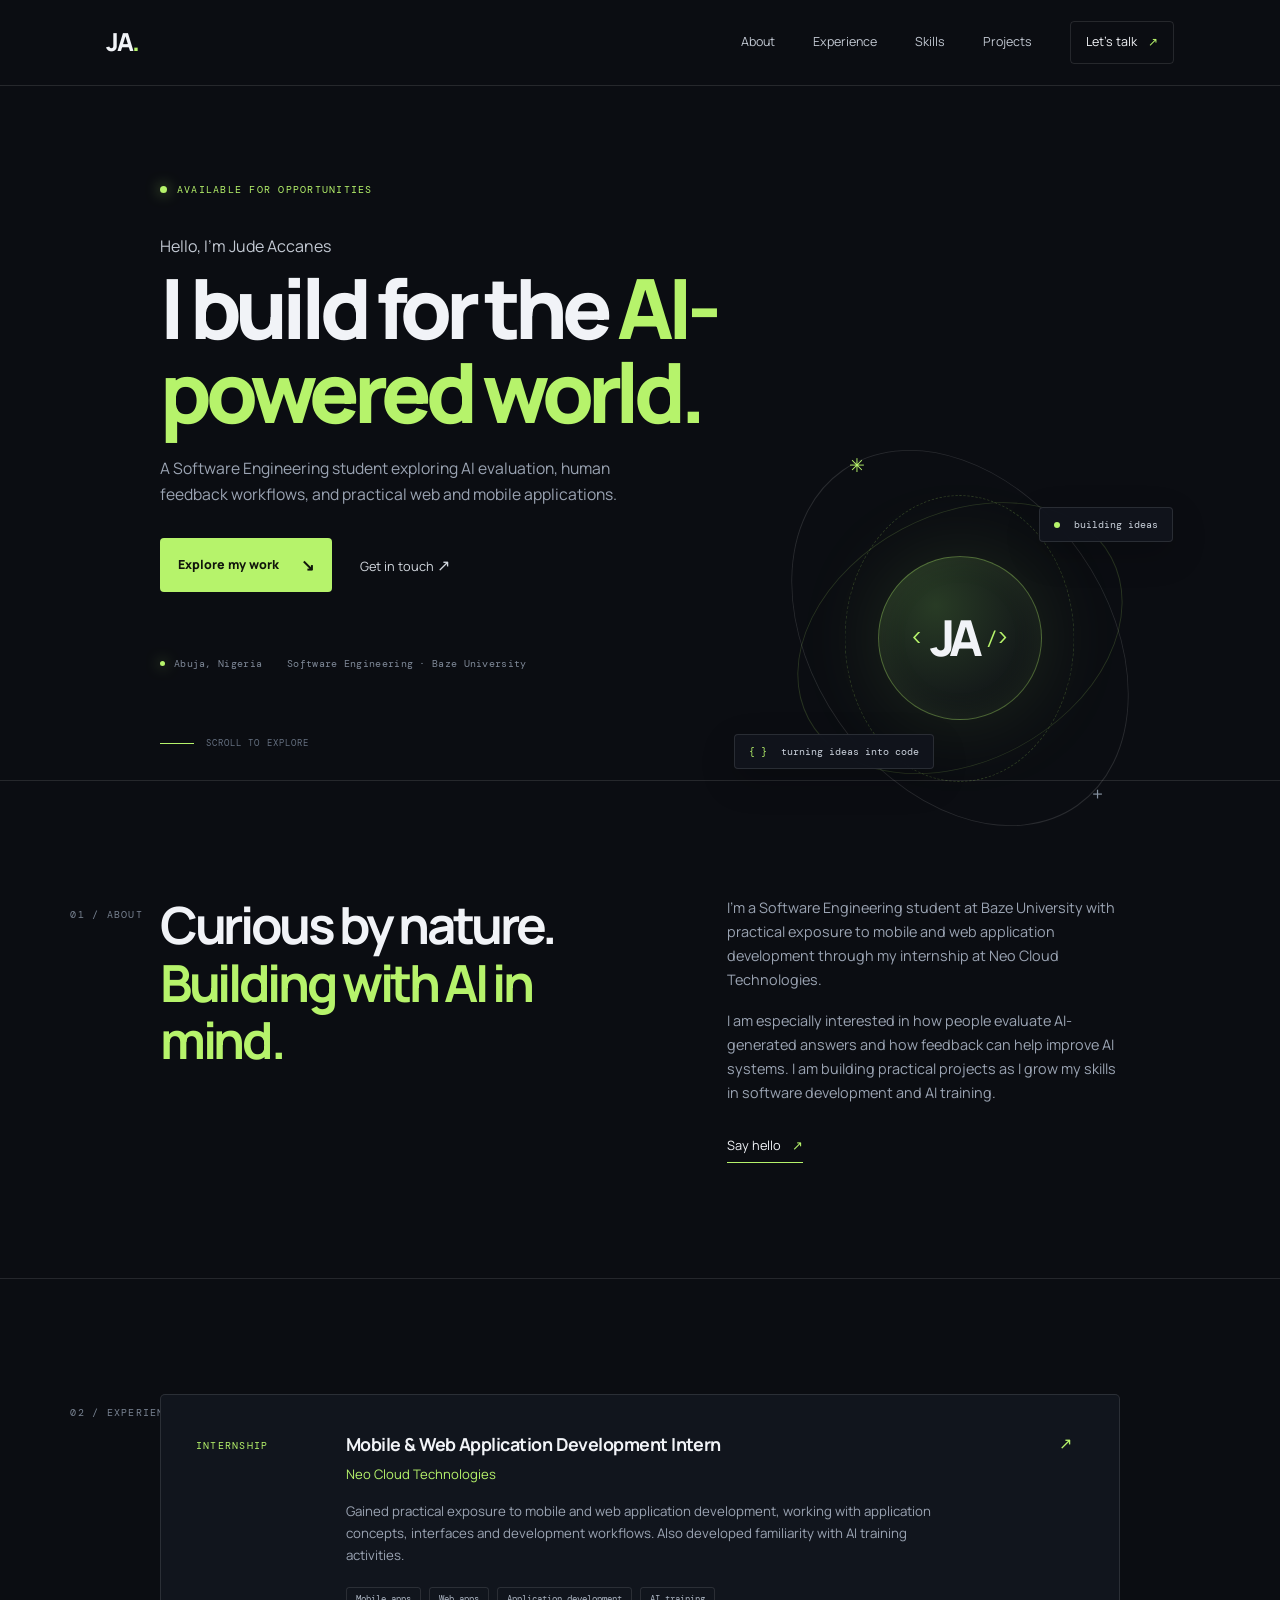
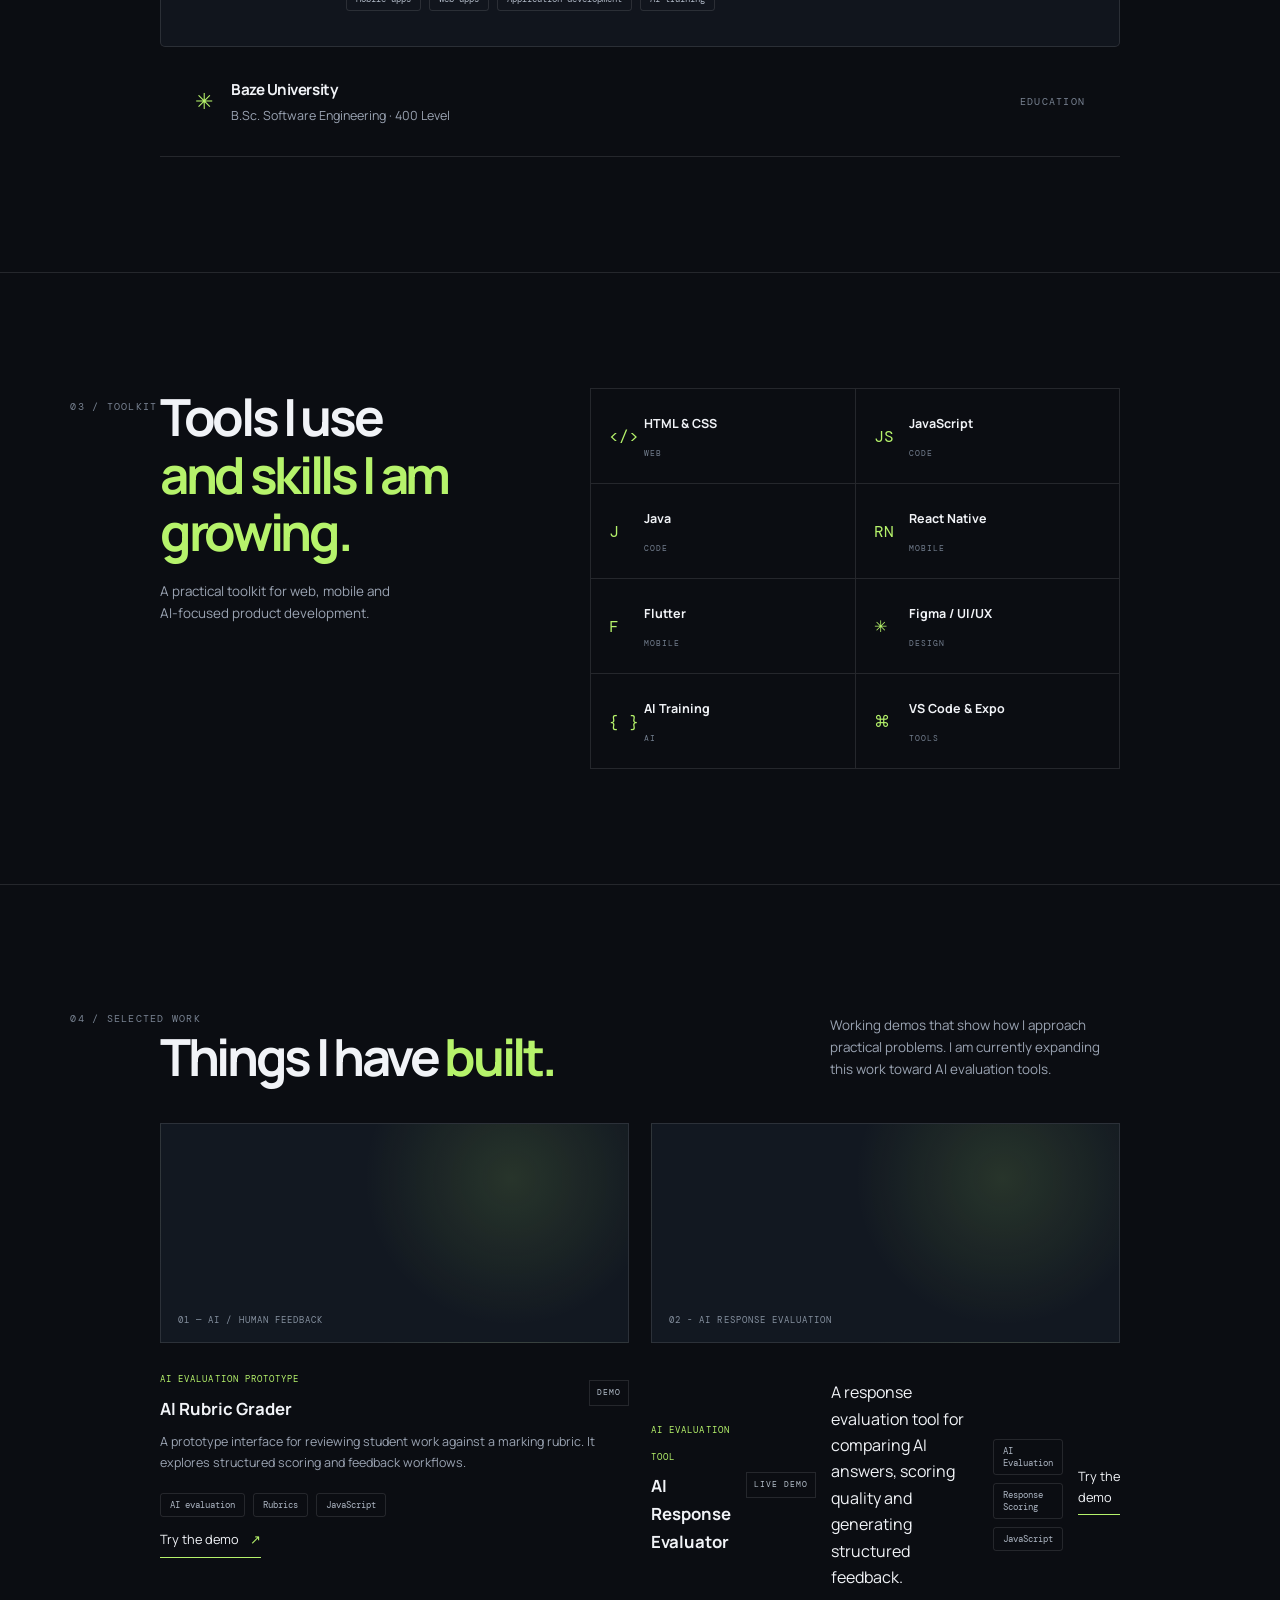
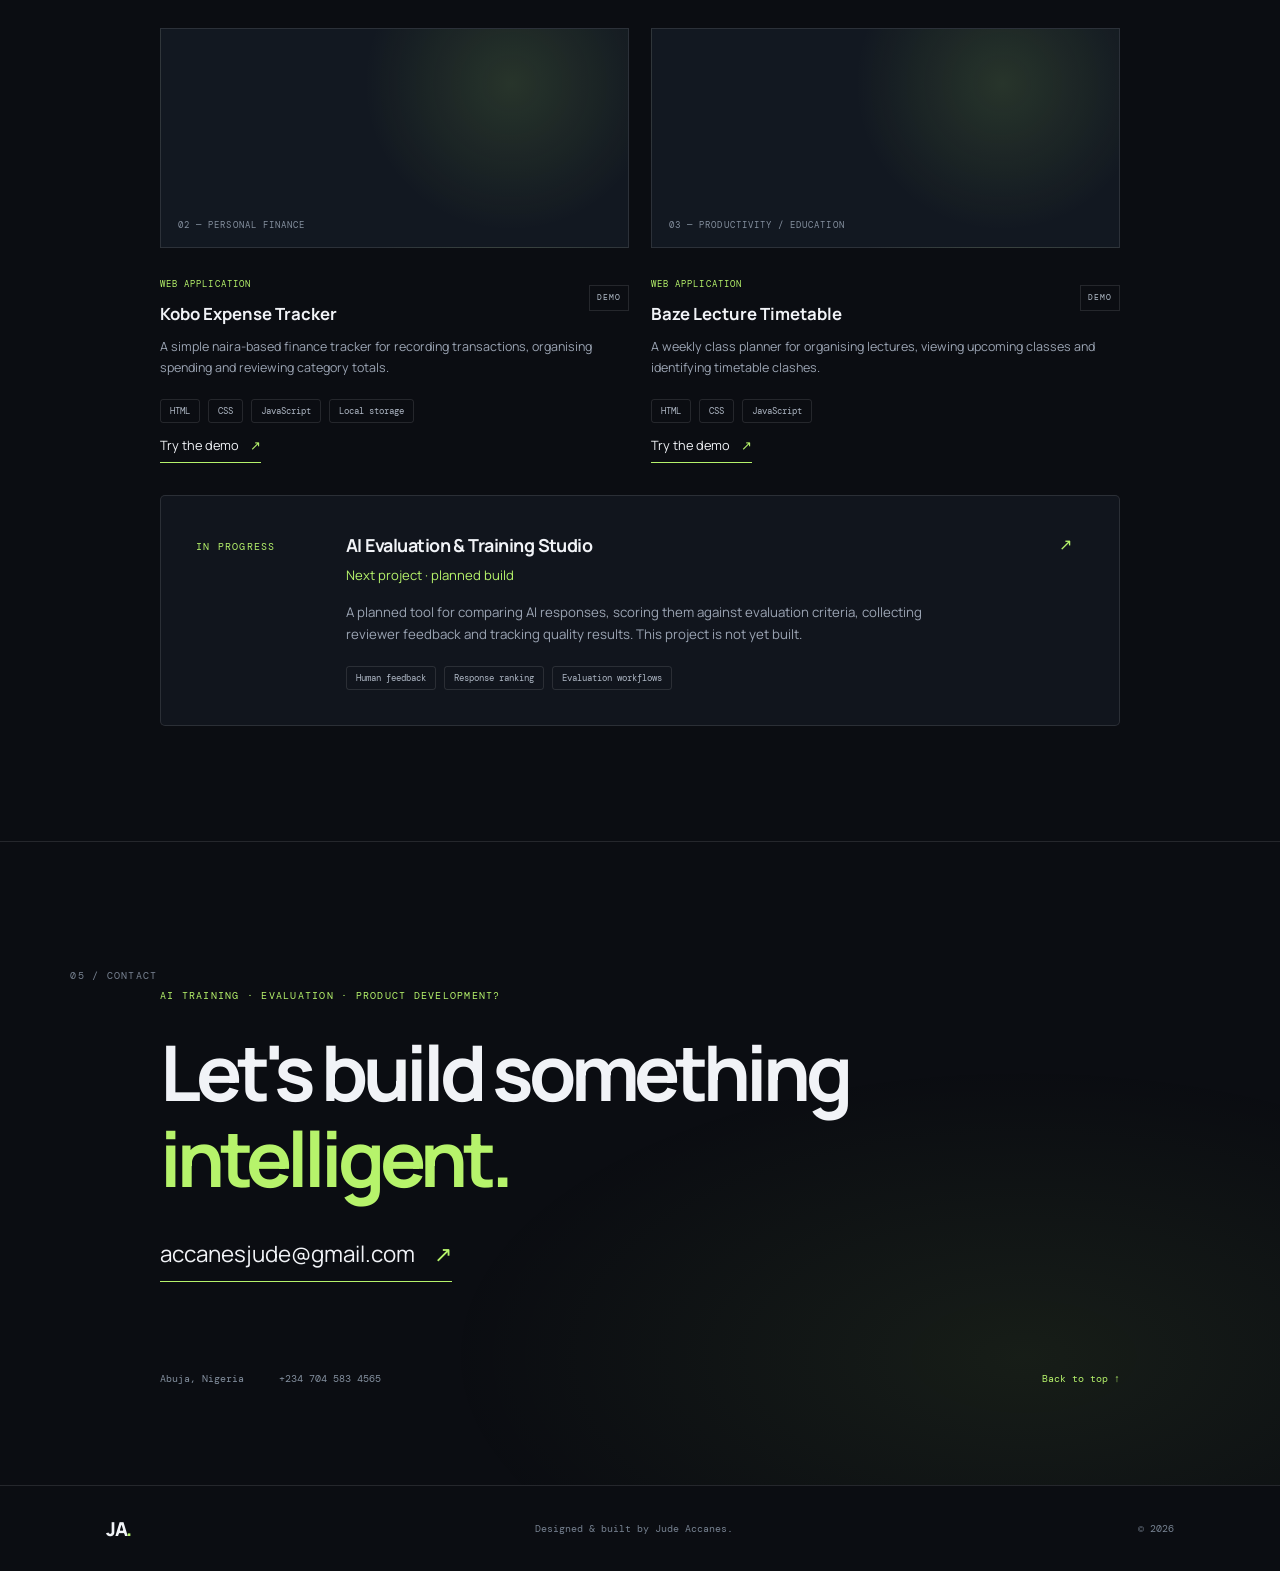
==== commit 361aff0e: "Update index.html" ====
--- a/index.html
+++ b/index.html
@@ -149,6 +149,25 @@
               <div class="tag-row"><span>AI evaluation</span><span>Rubrics</span><span>JavaScript</span></div>
               <a class="underlined-link" href="AI%20Rubric%20Grader.html">Try the demo <span>↗</span></a>
             </article>
+<article class="project-card">
+  <div class="project-visual visual-portfolio">
+    <span class="visual-label">02 - AI RESPONSE EVALUATION</span>
+  </div>
+  <div class="project-info">
+    <div>
+      <span class="project-type">AI EVALUATION TOOL</span>
+      <h3>AI Response Evaluator</h3>
+    </div>
+    <span class="project-status">LIVE DEMO</span>
+    <p>A response evaluation tool for comparing AI answers, scoring quality and generating structured feedback.</p>
+    <div class="tag-row">
+      <span>AI Evaluation</span>
+      <span>Response Scoring</span>
+      <span>JavaScript</span>
+    </div>
+    <a class="underlined-link" href="ai-response-evaluator.html">Try the demo <span></span></a>
+  </div>
+</article>
 
             <article class="project-card">
               <div class="project-visual visual-portfolio">
